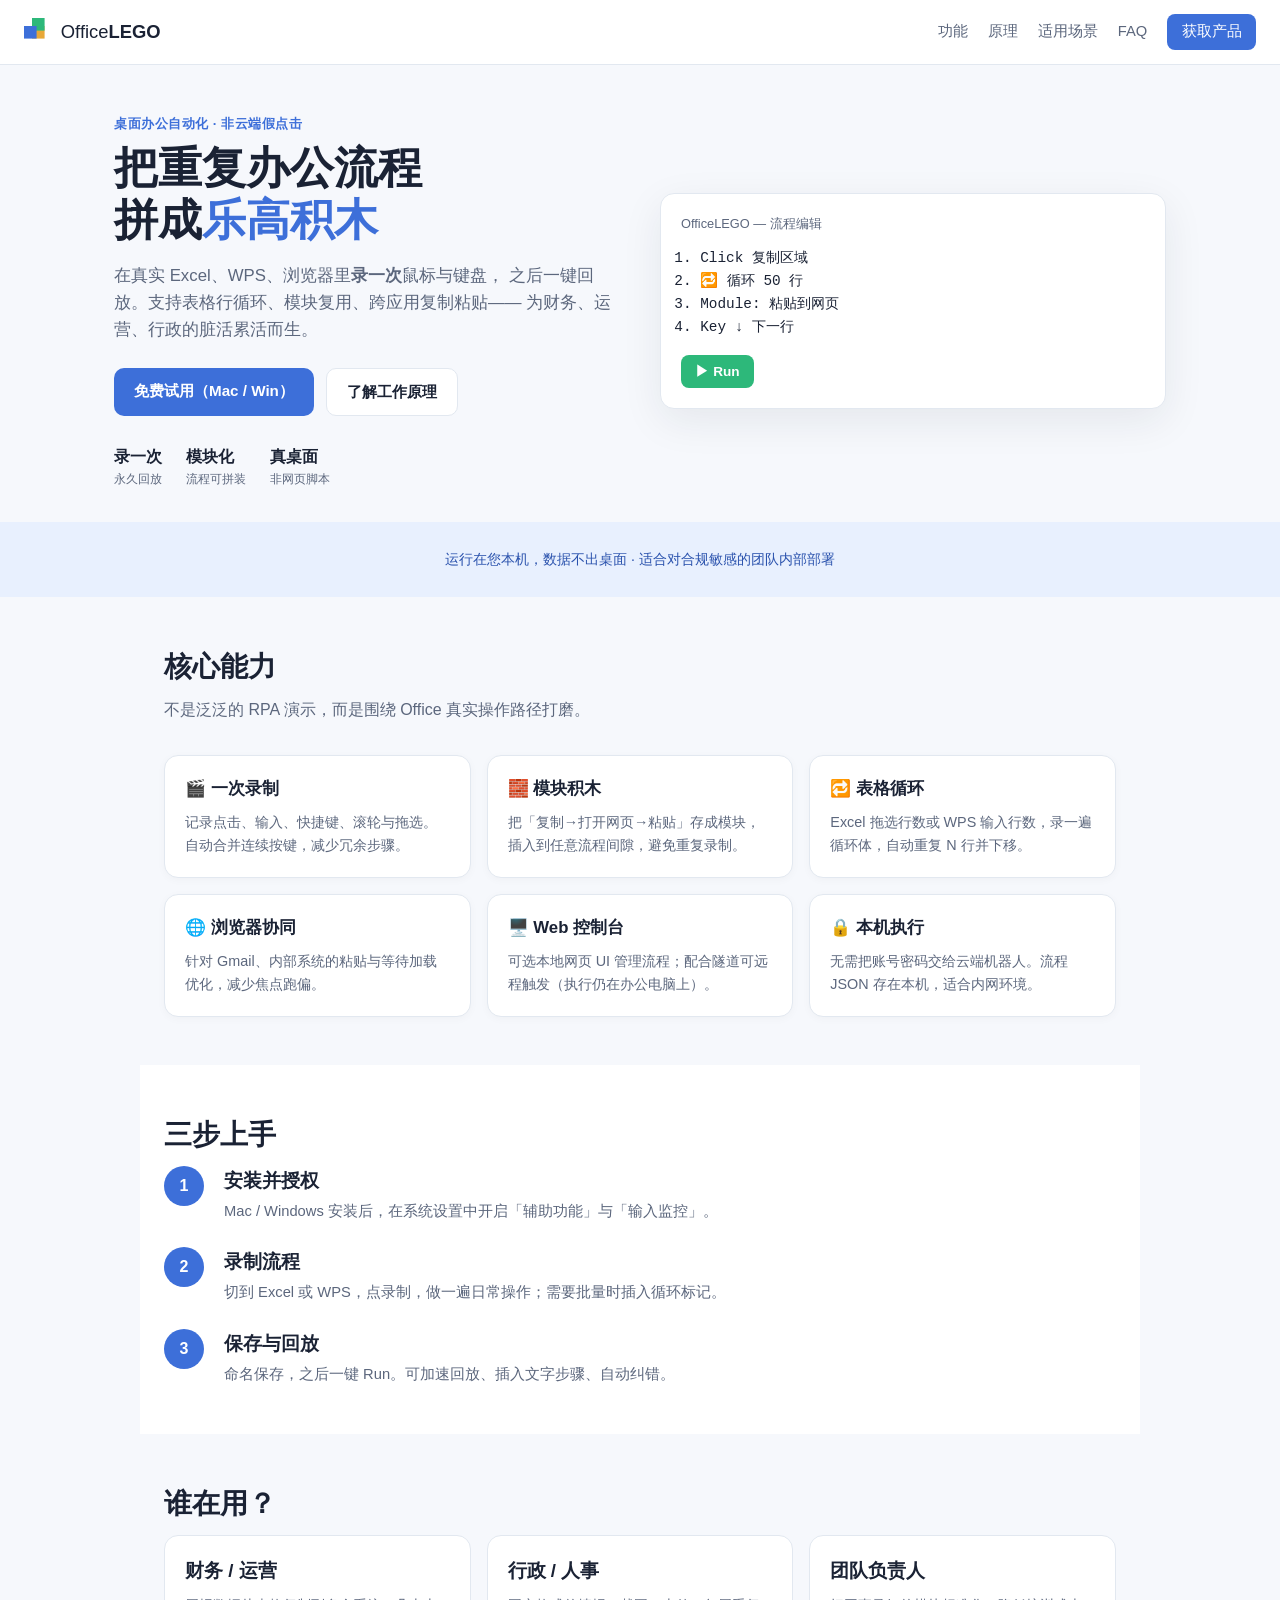
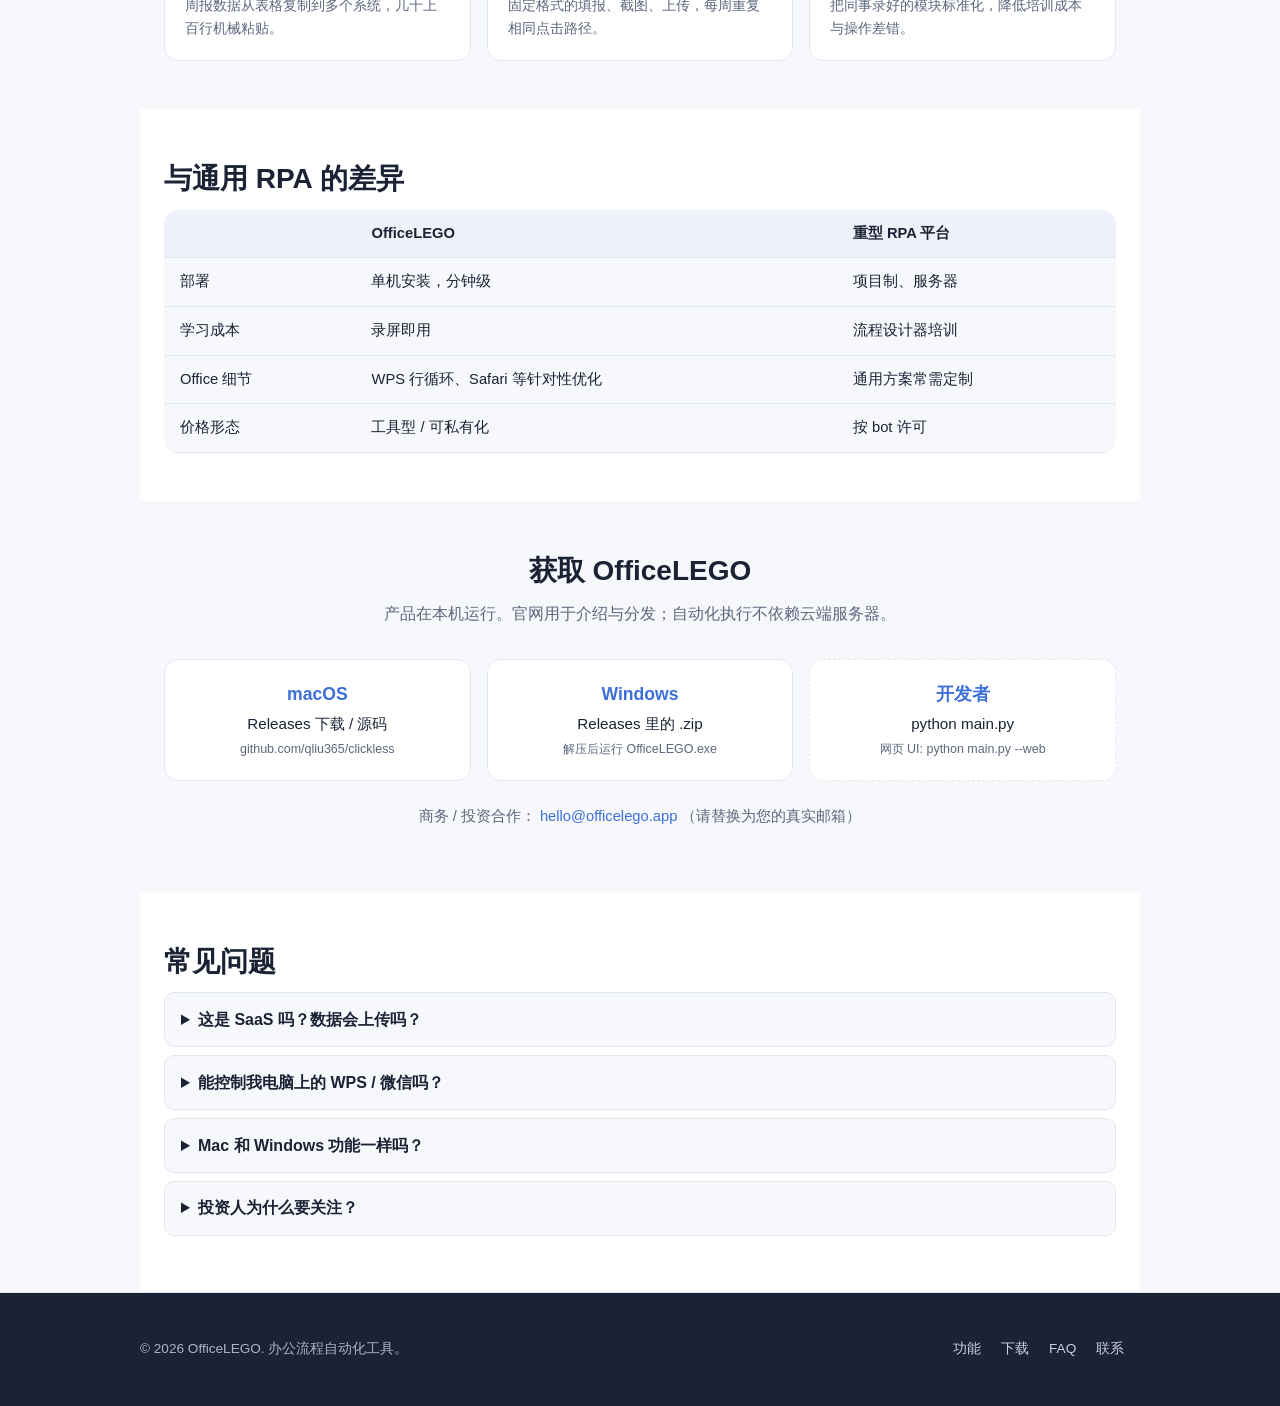
==== website/index.html @ d7ebffec "Add OfficeLEGO product website" ====
<!DOCTYPE html>
<html lang="zh-CN">
<head>
  <meta charset="UTF-8" />
  <meta name="viewport" content="width=device-width, initial-scale=1" />
  <title>OfficeLEGO — 录一次，办公流程自动重复 | 桌面办公自动化</title>
  <meta name="description" content="OfficeLEGO 是面向 Excel、WPS、邮件与浏览器的桌面自动化工具：录制鼠标键盘一次，模块化积木复用，批量循环表格行。支持 macOS 与 Windows。" />
  <meta name="keywords" content="OfficeLEGO,办公自动化,RPA,Excel自动化,WPS自动化,流程录制,桌面自动化,重复操作" />
  <meta name="author" content="OfficeLEGO" />
  <link rel="canonical" href="https://qliu365.github.io/clickless/" />
  <meta property="og:type" content="website" />
  <meta property="og:title" content="OfficeLEGO — 办公流程像乐高一样拼装" />
  <meta property="og:description" content="录制一次，永久回放。表格循环、模块复用、跨应用 Copy-Paste，专为真实 Office 场景设计。" />
  <meta property="og:locale" content="zh_CN" />
  <meta name="twitter:card" content="summary_large_image" />
  <meta name="twitter:title" content="OfficeLEGO" />
  <meta name="twitter:description" content="桌面办公自动化 — 录一次，重复 forever。" />
  <link rel="stylesheet" href="styles.css" />
  <link rel="icon" href="data:image/svg+xml,%3Csvg xmlns='http://www.w3.org/2000/svg' viewBox='0 0 32 32'%3E%3Crect x='2' y='10' width='12' height='12' rx='2' fill='%235b8def'/%3E%3Crect x='18' y='4' width='12' height='12' rx='2' fill='%234ecf8a'/%3E%3Crect x='18' y='18' width='12' height='12' rx='2' fill='%23e8a838'/%3E%3C/svg%3E" />
  <script type="application/ld+json">
  {
    "@context": "https://schema.org",
    "@type": "SoftwareApplication",
    "name": "OfficeLEGO",
    "applicationCategory": "BusinessApplication",
    "operatingSystem": "macOS, Windows",
    "description": "Desktop automation for Excel, WPS, email and browser workflows. Record once, replay with modular steps and table loops.",
    "offers": { "@type": "Offer", "price": "0", "priceCurrency": "USD" }
  }
  </script>
</head>
<body>
  <header class="site-header">
    <a class="logo" href="/">
      <span class="logo-blocks" aria-hidden="true"></span>
      <span>Office<strong>LEGO</strong></span>
    </a>
    <nav class="nav">
      <a href="#features">功能</a>
      <a href="#how">原理</a>
      <a href="#users">适用场景</a>
      <a href="#faq">FAQ</a>
      <a href="#download" class="nav-cta">获取产品</a>
    </nav>
    <button type="button" class="menu-btn" id="menu-btn" aria-label="菜单">☰</button>
  </header>

  <main>
    <section class="hero">
      <div class="hero-copy">
        <p class="eyebrow">桌面办公自动化 · 非云端假点击</p>
        <h1>把重复办公流程<br />拼成<strong>乐高积木</strong></h1>
        <p class="lead">
          在真实 Excel、WPS、浏览器里<strong>录一次</strong>鼠标与键盘，
          之后一键回放。支持表格行循环、模块复用、跨应用复制粘贴——
          为财务、运营、行政的脏活累活而生。
        </p>
        <div class="hero-actions">
          <a class="btn btn-primary" href="#download">免费试用（Mac / Win）</a>
          <a class="btn btn-secondary" href="#how">了解工作原理</a>
        </div>
        <ul class="hero-stats">
          <li><strong>录一次</strong><span>永久回放</span></li>
          <li><strong>模块化</strong><span>流程可拼装</span></li>
          <li><strong>真桌面</strong><span>非网页脚本</span></li>
        </ul>
      </div>
      <div class="hero-visual" aria-hidden="true">
        <div class="mock-window">
          <div class="mock-title">OfficeLEGO — 流程编辑</div>
          <ol class="mock-steps">
            <li>Click 复制区域</li>
            <li>🔁 循环 50 行</li>
            <li>Module: 粘贴到网页</li>
            <li>Key ↓ 下一行</li>
          </ol>
          <div class="mock-run">▶ Run</div>
        </div>
      </div>
    </section>

    <section class="trust">
      <p>运行在您本机，数据不出桌面 · 适合对合规敏感的团队内部部署</p>
    </section>

    <section id="features" class="section">
      <h2>核心能力</h2>
      <p class="section-lead">不是泛泛的 RPA 演示，而是围绕 Office 真实操作路径打磨。</p>
      <div class="cards">
        <article class="card">
          <h3>🎬 一次录制</h3>
          <p>记录点击、输入、快捷键、滚轮与拖选。自动合并连续按键，减少冗余步骤。</p>
        </article>
        <article class="card">
          <h3>🧱 模块积木</h3>
          <p>把「复制→打开网页→粘贴」存成模块，插入到任意流程间隙，避免重复录制。</p>
        </article>
        <article class="card">
          <h3>🔁 表格循环</h3>
          <p>Excel 拖选行数或 WPS 输入行数，录一遍循环体，自动重复 N 行并下移。</p>
        </article>
        <article class="card">
          <h3>🌐 浏览器协同</h3>
          <p>针对 Gmail、内部系统的粘贴与等待加载优化，减少焦点跑偏。</p>
        </article>
        <article class="card">
          <h3>🖥️ Web 控制台</h3>
          <p>可选本地网页 UI 管理流程；配合隧道可远程触发（执行仍在办公电脑上）。</p>
        </article>
        <article class="card">
          <h3>🔒 本机执行</h3>
          <p>无需把账号密码交给云端机器人。流程 JSON 存在本机，适合内网环境。</p>
        </article>
      </div>
    </section>

    <section id="how" class="section section-alt">
      <h2>三步上手</h2>
      <ol class="steps">
        <li>
          <span class="step-num">1</span>
          <div>
            <h3>安装并授权</h3>
            <p>Mac / Windows 安装后，在系统设置中开启「辅助功能」与「输入监控」。</p>
          </div>
        </li>
        <li>
          <span class="step-num">2</span>
          <div>
            <h3>录制流程</h3>
            <p>切到 Excel 或 WPS，点录制，做一遍日常操作；需要批量时插入循环标记。</p>
          </div>
        </li>
        <li>
          <span class="step-num">3</span>
          <div>
            <h3>保存与回放</h3>
            <p>命名保存，之后一键 Run。可加速回放、插入文字步骤、自动纠错。</p>
          </div>
        </li>
      </ol>
    </section>

    <section id="users" class="section">
      <h2>谁在用？</h2>
      <div class="personas">
        <div class="persona">
          <h3>财务 / 运营</h3>
          <p>周报数据从表格复制到多个系统，几十上百行机械粘贴。</p>
        </div>
        <div class="persona">
          <h3>行政 / 人事</h3>
          <p>固定格式的填报、截图、上传，每周重复相同点击路径。</p>
        </div>
        <div class="persona">
          <h3>团队负责人</h3>
          <p>把同事录好的模块标准化，降低培训成本与操作差错。</p>
        </div>
      </div>
    </section>

    <section id="compare" class="section section-alt">
      <h2>与通用 RPA 的差异</h2>
      <table class="compare-table">
        <thead>
          <tr><th></th><th>OfficeLEGO</th><th>重型 RPA 平台</th></tr>
        </thead>
        <tbody>
          <tr><td>部署</td><td>单机安装，分钟级</td><td>项目制、服务器</td></tr>
          <tr><td>学习成本</td><td>录屏即用</td><td>流程设计器培训</td></tr>
          <tr><td>Office 细节</td><td>WPS 行循环、Safari 等针对性优化</td><td>通用方案常需定制</td></tr>
          <tr><td>价格形态</td><td>工具型 / 可私有化</td><td>按 bot 许可</td></tr>
        </tbody>
      </table>
    </section>

    <section id="download" class="section cta-section">
      <h2>获取 OfficeLEGO</h2>
      <p class="section-lead">产品在本机运行。官网用于介绍与分发；自动化执行不依赖云端服务器。</p>
      <div class="download-grid">
        <a class="download-card" href="https://github.com/qliu365/clickless/releases" rel="noopener" target="_blank">
          <span class="os">macOS</span>
          <span class="label">Releases 下载 / 源码</span>
          <span class="hint">github.com/qliu365/clickless</span>
        </a>
        <a class="download-card" href="https://github.com/qliu365/clickless/releases" rel="noopener" target="_blank">
          <span class="os">Windows</span>
          <span class="label">Releases 里的 .zip</span>
          <span class="hint">解压后运行 OfficeLEGO.exe</span>
        </a>
        <div class="download-card dev">
          <span class="os">开发者</span>
          <span class="label">python main.py</span>
          <span class="hint">网页 UI: python main.py --web</span>
        </div>
      </div>
      <p class="contact">
        商务 / 投资合作：
        <a href="mailto:hello@officelego.app">hello@officelego.app</a>
        （请替换为您的真实邮箱）
      </p>
    </section>

    <section id="faq" class="section section-alt">
      <h2>常见问题</h2>
      <details>
        <summary>这是 SaaS 吗？数据会上传吗？</summary>
        <p>不是。流程与录屏截图默认保存在本机用户目录。可选 Web 控制台仅用于管理，不要求公有云。</p>
      </details>
      <details>
        <summary>能控制我电脑上的 WPS / 微信吗？</summary>
        <p>能控制已安装桌面应用中的标准 UI 操作（点击、键盘）。部分安全软件或远程桌面可能限制模拟输入。</p>
      </details>
      <details>
        <summary>Mac 和 Windows 功能一样吗？</summary>
        <p>核心录制回放一致。Excel 拖选循环在 macOS 上最完整；Windows 部分场景建议用行数输入。</p>
      </details>
      <details>
        <summary>投资人为什么要关注？</summary>
        <p>面向 SMB 与团队内「长尾自动化」：比大型 RPA 更轻、比纯脚本更低门槛，模块化带来网络效应与复购空间。</p>
      </details>
    </section>
  </main>

  <footer class="site-footer">
    <div class="footer-inner">
      <p>© <span id="year"></span> OfficeLEGO. 办公流程自动化工具。</p>
      <p class="footer-links">
        <a href="#features">功能</a>
        <a href="#download">下载</a>
        <a href="#faq">FAQ</a>
        <a href="mailto:hello@officelego.app">联系</a>
      </p>
    </div>
  </footer>

  <script>
    document.getElementById("year").textContent = new Date().getFullYear();
    document.getElementById("menu-btn")?.addEventListener("click", () => {
      document.querySelector(".nav")?.classList.toggle("open");
    });
  </script>
</body>
</html>
---- website/styles.css ----
:root {
  --bg: #f6f8fc;
  --surface: #ffffff;
  --text: #1a2234;
  --muted: #5c677d;
  --primary: #3d6fd9;
  --primary-dark: #2a52ad;
  --accent: #2db87a;
  --border: #e2e8f0;
  --shadow: 0 12px 40px rgba(26, 34, 52, 0.08);
  --radius: 14px;
  --font: "PingFang SC", "SF Pro SC", "Microsoft YaHei", -apple-system, sans-serif;
}

* { box-sizing: border-box; }
html { scroll-behavior: smooth; }

body {
  margin: 0;
  font-family: var(--font);
  color: var(--text);
  background: var(--bg);
  line-height: 1.6;
}

a { color: var(--primary); text-decoration: none; }
a:hover { text-decoration: underline; }

.site-header {
  position: sticky;
  top: 0;
  z-index: 50;
  display: flex;
  align-items: center;
  justify-content: space-between;
  padding: 0.85rem 1.5rem;
  background: rgba(255, 255, 255, 0.92);
  backdrop-filter: blur(10px);
  border-bottom: 1px solid var(--border);
}

.logo {
  display: flex;
  align-items: center;
  gap: 0.55rem;
  font-size: 1.15rem;
  color: var(--text);
  text-decoration: none;
  font-weight: 500;
}

.logo-blocks {
  width: 28px;
  height: 28px;
  background:
    linear-gradient(var(--primary) 0 0) 0 55% / 45% 45% no-repeat,
    linear-gradient(var(--accent) 0 0) 55% 0 / 45% 45% no-repeat,
    linear-gradient(#e8a838 0 0) 55% 55% / 45% 45% no-repeat;
  border-radius: 4px;
}

.nav {
  display: flex;
  gap: 1.25rem;
  align-items: center;
}

.nav a {
  color: var(--muted);
  font-size: 0.92rem;
  text-decoration: none;
}

.nav a:hover { color: var(--text); }

.nav-cta {
  background: var(--primary) !important;
  color: #fff !important;
  padding: 0.4rem 0.9rem;
  border-radius: 8px;
}

.menu-btn {
  display: none;
  background: none;
  border: none;
  font-size: 1.4rem;
  cursor: pointer;
}

.hero {
  max-width: 1100px;
  margin: 0 auto;
  padding: 3rem 1.5rem 2rem;
  display: grid;
  grid-template-columns: 1fr 1fr;
  gap: 2.5rem;
  align-items: center;
}

.eyebrow {
  font-size: 0.82rem;
  color: var(--primary);
  font-weight: 600;
  text-transform: uppercase;
  letter-spacing: 0.04em;
  margin: 0 0 0.5rem;
}

.hero h1 {
  font-size: clamp(2rem, 4vw, 2.75rem);
  line-height: 1.2;
  margin: 0 0 1rem;
  font-weight: 700;
}

.hero h1 strong { color: var(--primary); }

.lead {
  font-size: 1.05rem;
  color: var(--muted);
  margin: 0 0 1.5rem;
  max-width: 32em;
}

.hero-actions {
  display: flex;
  flex-wrap: wrap;
  gap: 0.75rem;
  margin-bottom: 1.75rem;
}

.btn {
  display: inline-block;
  padding: 0.7rem 1.25rem;
  border-radius: 10px;
  font-weight: 600;
  font-size: 0.95rem;
  text-decoration: none;
}

.btn-primary {
  background: var(--primary);
  color: #fff;
}

.btn-primary:hover {
  background: var(--primary-dark);
  text-decoration: none;
}

.btn-secondary {
  background: var(--surface);
  color: var(--text);
  border: 1px solid var(--border);
}

.hero-stats {
  list-style: none;
  margin: 0;
  padding: 0;
  display: flex;
  gap: 1.5rem;
}

.hero-stats li {
  display: flex;
  flex-direction: column;
}

.hero-stats strong { font-size: 1rem; }
.hero-stats span { font-size: 0.78rem; color: var(--muted); }

.mock-window {
  background: var(--surface);
  border-radius: var(--radius);
  box-shadow: var(--shadow);
  padding: 1.25rem;
  border: 1px solid var(--border);
}

.mock-title {
  font-size: 0.8rem;
  color: var(--muted);
  margin-bottom: 0.75rem;
}

.mock-steps {
  margin: 0 0 1rem;
  padding-left: 1.2rem;
  font-size: 0.9rem;
  font-family: ui-monospace, Menlo, monospace;
}

.mock-run {
  display: inline-block;
  background: var(--accent);
  color: #fff;
  padding: 0.35rem 0.9rem;
  border-radius: 8px;
  font-size: 0.85rem;
  font-weight: 600;
}

.trust {
  text-align: center;
  padding: 0.75rem 1rem;
  background: #e8f0fe;
  color: var(--primary-dark);
  font-size: 0.88rem;
}

.section {
  max-width: 1000px;
  margin: 0 auto;
  padding: 3rem 1.5rem;
}

.section-alt { background: var(--surface); }

.section h2 {
  margin: 0 0 0.5rem;
  font-size: 1.75rem;
}

.section-lead {
  color: var(--muted);
  margin: 0 0 2rem;
  max-width: 36em;
}

.cards {
  display: grid;
  grid-template-columns: repeat(auto-fill, minmax(260px, 1fr));
  gap: 1rem;
}

.card {
  background: var(--surface);
  border: 1px solid var(--border);
  border-radius: var(--radius);
  padding: 1.25rem;
  box-shadow: 0 2px 8px rgba(0, 0, 0, 0.03);
}

.section-alt .card { background: var(--bg); }

.card h3 { margin: 0 0 0.5rem; font-size: 1.05rem; }
.card p { margin: 0; font-size: 0.9rem; color: var(--muted); }

.steps {
  list-style: none;
  margin: 0;
  padding: 0;
  display: flex;
  flex-direction: column;
  gap: 1.5rem;
}

.steps li {
  display: flex;
  gap: 1.25rem;
  align-items: flex-start;
}

.step-num {
  flex-shrink: 0;
  width: 2.5rem;
  height: 2.5rem;
  background: var(--primary);
  color: #fff;
  border-radius: 50%;
  display: flex;
  align-items: center;
  justify-content: center;
  font-weight: 700;
}

.steps h3 { margin: 0 0 0.25rem; }
.steps p { margin: 0; color: var(--muted); font-size: 0.92rem; }

.personas {
  display: grid;
  grid-template-columns: repeat(auto-fit, minmax(220px, 1fr));
  gap: 1rem;
}

.persona {
  padding: 1.25rem;
  background: var(--surface);
  border-radius: var(--radius);
  border: 1px solid var(--border);
}

.persona h3 { margin: 0 0 0.5rem; }
.persona p { margin: 0; color: var(--muted); font-size: 0.9rem; }

.compare-table {
  width: 100%;
  border-collapse: collapse;
  font-size: 0.92rem;
  background: var(--bg);
  border-radius: var(--radius);
  overflow: hidden;
}

.compare-table th,
.compare-table td {
  padding: 0.75rem 1rem;
  border-bottom: 1px solid var(--border);
  text-align: left;
}

.compare-table th { background: #eef2f8; }

.cta-section { text-align: center; }
.cta-section .section-lead { margin-left: auto; margin-right: auto; }

.download-grid {
  display: grid;
  grid-template-columns: repeat(auto-fit, minmax(220px, 1fr));
  gap: 1rem;
  margin-bottom: 1.5rem;
}

.download-card {
  display: flex;
  flex-direction: column;
  gap: 0.25rem;
  padding: 1.25rem;
  background: var(--surface);
  border: 1px solid var(--border);
  border-radius: var(--radius);
  text-decoration: none;
  color: inherit;
  transition: box-shadow 0.2s, border-color 0.2s;
}

.download-card:hover {
  box-shadow: var(--shadow);
  border-color: var(--primary);
  text-decoration: none;
}

.download-card.dev { border-style: dashed; }

.download-card .os { font-weight: 700; font-size: 1.1rem; color: var(--primary); }
.download-card .label { font-size: 0.95rem; }
.download-card .hint { font-size: 0.78rem; color: var(--muted); }

.contact { color: var(--muted); font-size: 0.92rem; }

details {
  background: var(--bg);
  border: 1px solid var(--border);
  border-radius: 10px;
  padding: 0.85rem 1rem;
  margin-bottom: 0.5rem;
}

details summary { cursor: pointer; font-weight: 600; }
details p { margin: 0.5rem 0 0; color: var(--muted); font-size: 0.9rem; }

.site-footer {
  border-top: 1px solid var(--border);
  padding: 2rem 1.5rem;
  background: var(--text);
  color: #aab4c4;
  font-size: 0.85rem;
}

.footer-inner {
  max-width: 1000px;
  margin: 0 auto;
  display: flex;
  flex-wrap: wrap;
  justify-content: space-between;
  gap: 1rem;
}

.footer-links a {
  color: #c5d0e0;
  margin-right: 1rem;
}

@media (max-width: 800px) {
  .hero { grid-template-columns: 1fr; }
  .menu-btn { display: block; }
  .nav {
    display: none;
    position: absolute;
    top: 100%;
    left: 0;
    right: 0;
    flex-direction: column;
    background: var(--surface);
    padding: 1rem;
    border-bottom: 1px solid var(--border);
  }
  .nav.open { display: flex; }
}
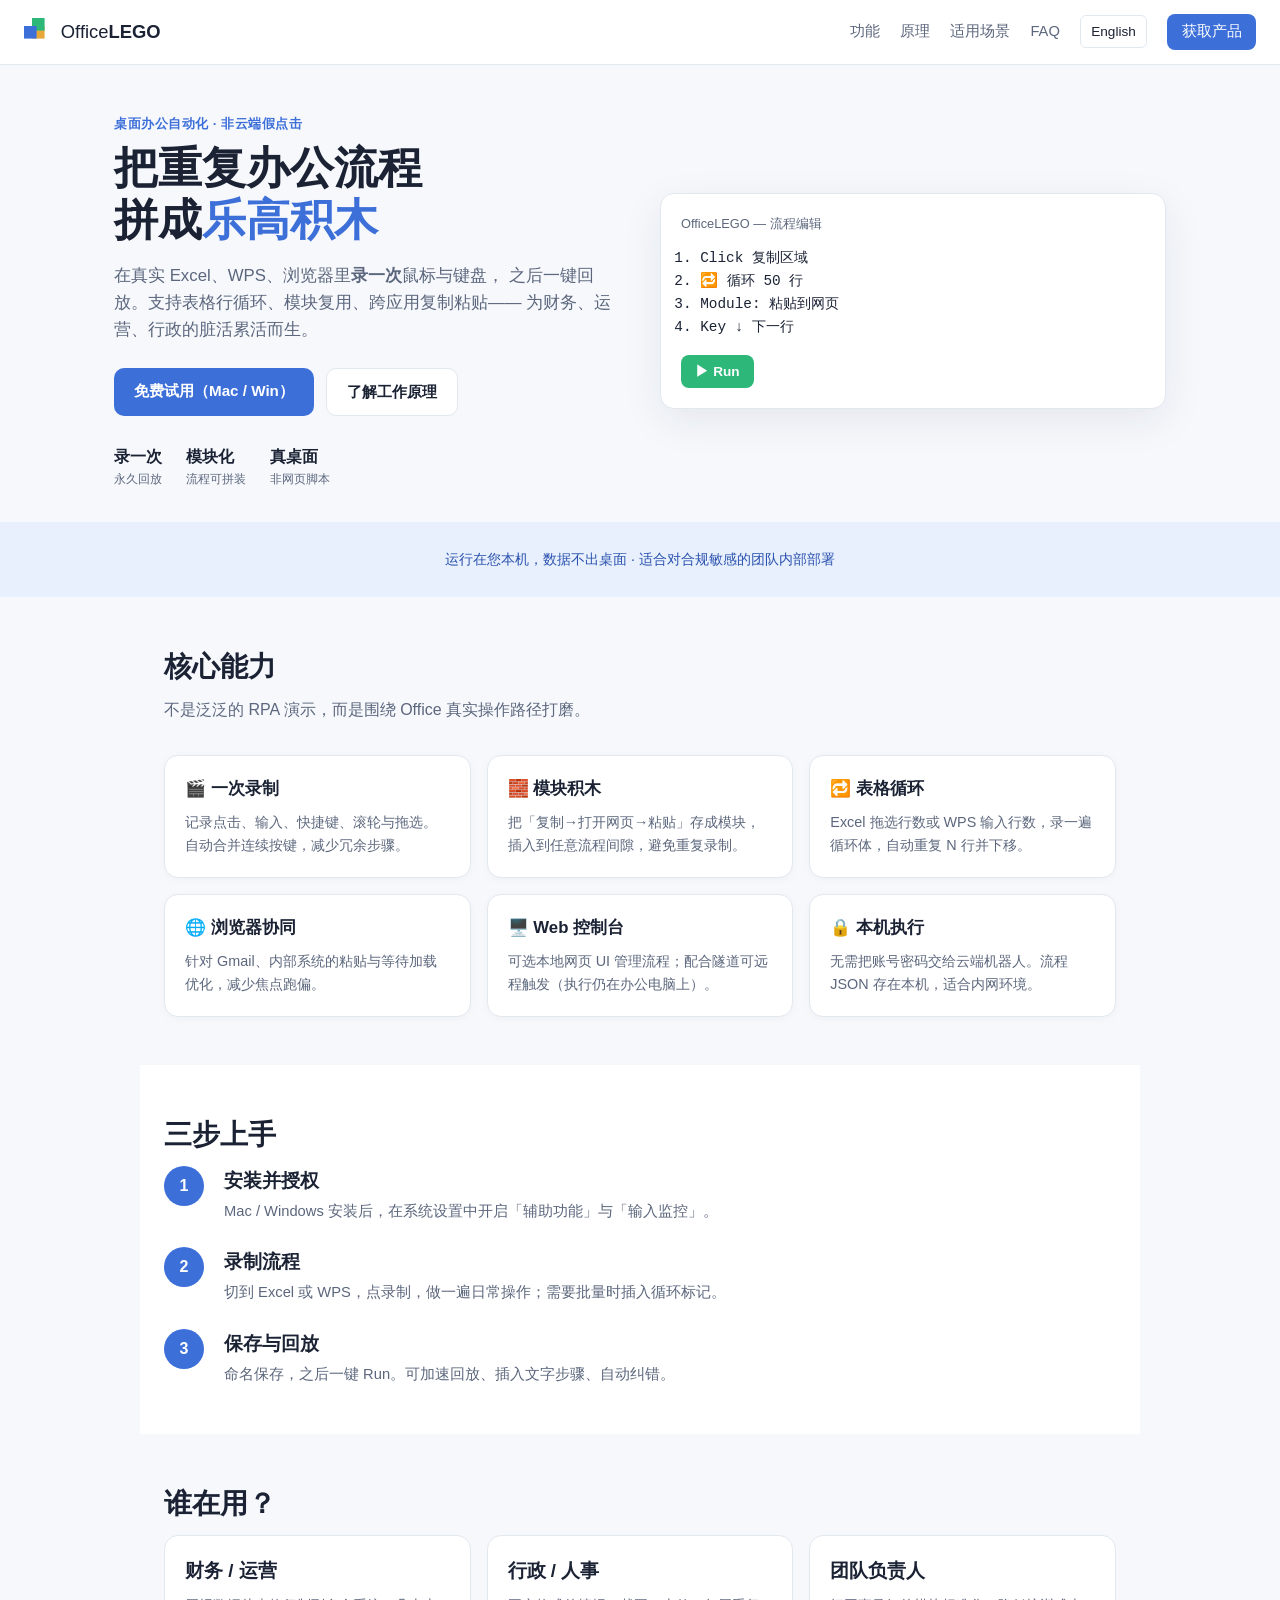
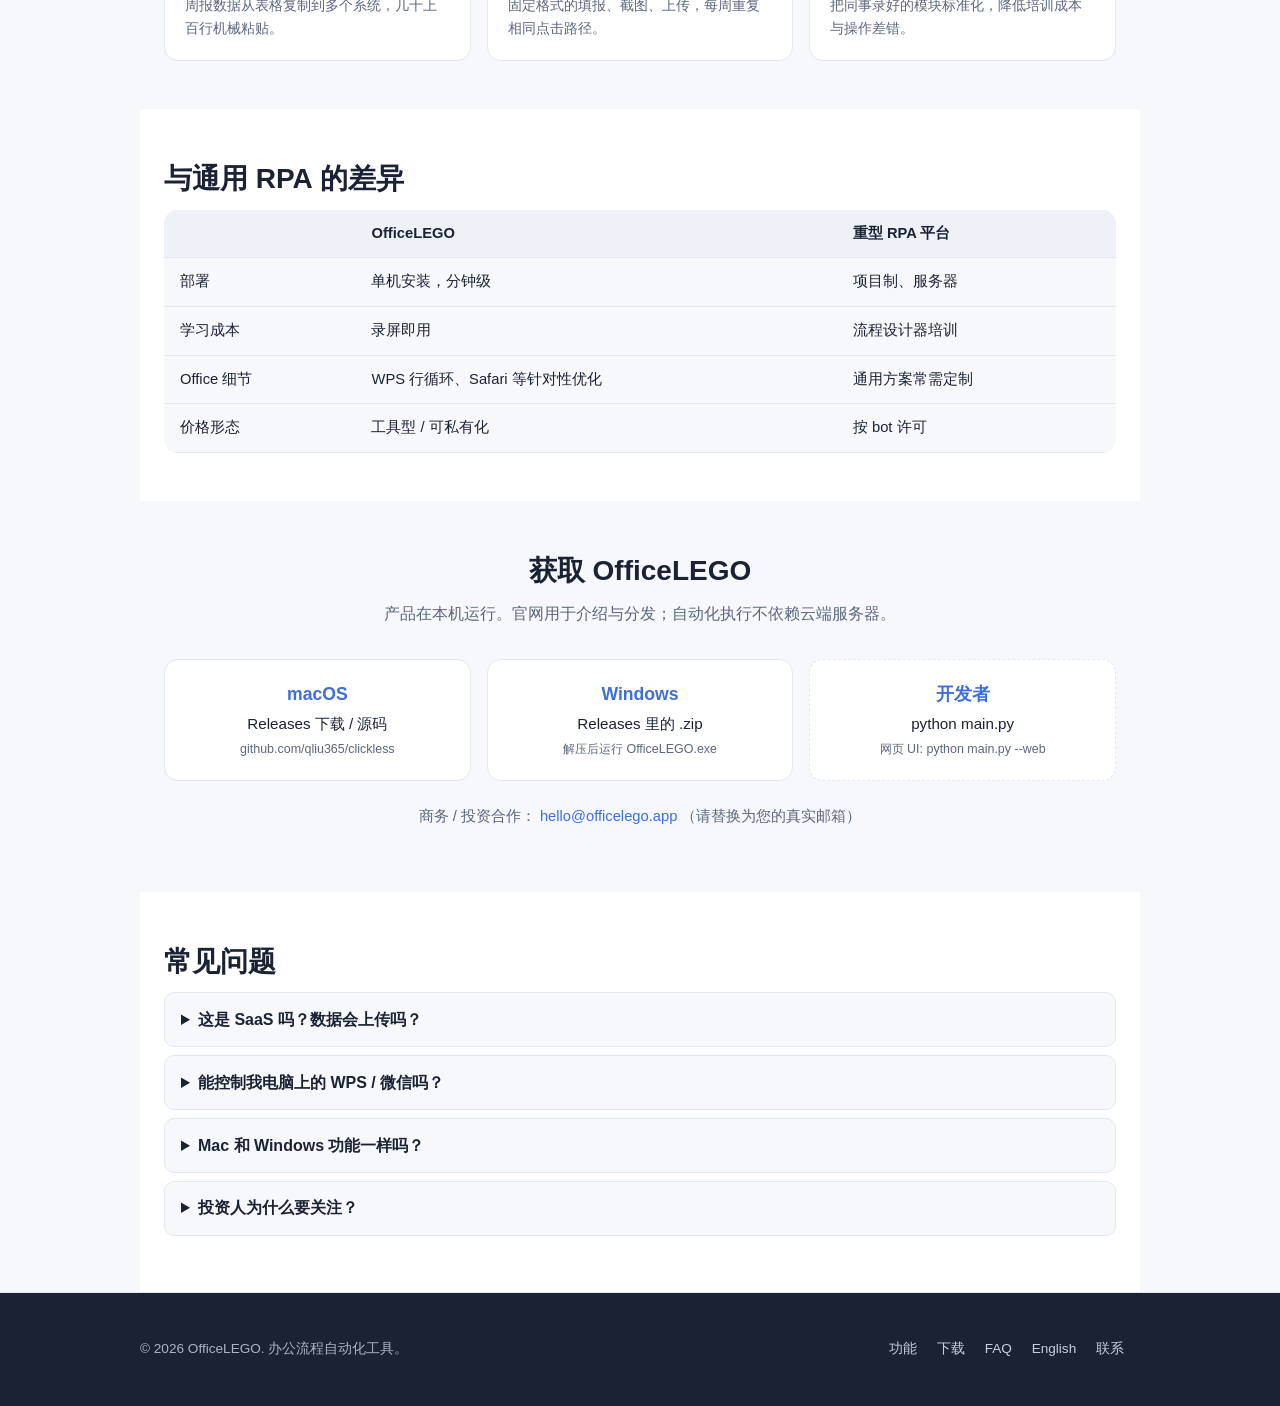
==== commit f78f96df: "Add English product website" ====
--- a/website/index.html
+++ b/website/index.html
@@ -8,6 +8,8 @@
   <meta name="keywords" content="OfficeLEGO,办公自动化,RPA,Excel自动化,WPS自动化,流程录制,桌面自动化,重复操作" />
   <meta name="author" content="OfficeLEGO" />
   <link rel="canonical" href="https://qliu365.github.io/clickless/" />
+  <link rel="alternate" hreflang="zh-CN" href="https://qliu365.github.io/clickless/" />
+  <link rel="alternate" hreflang="en" href="https://qliu365.github.io/clickless/index-en.html" />
   <meta property="og:type" content="website" />
   <meta property="og:title" content="OfficeLEGO — 办公流程像乐高一样拼装" />
   <meta property="og:description" content="录制一次，永久回放。表格循环、模块复用、跨应用 Copy-Paste，专为真实 Office 场景设计。" />
@@ -31,7 +33,7 @@
 </head>
 <body>
   <header class="site-header">
-    <a class="logo" href="/">
+    <a class="logo" href="index.html">
       <span class="logo-blocks" aria-hidden="true"></span>
       <span>Office<strong>LEGO</strong></span>
     </a>
@@ -40,6 +42,7 @@
       <a href="#how">原理</a>
       <a href="#users">适用场景</a>
       <a href="#faq">FAQ</a>
+      <a href="index-en.html" class="lang-switch">English</a>
       <a href="#download" class="nav-cta">获取产品</a>
     </nav>
     <button type="button" class="menu-btn" id="menu-btn" aria-label="菜单">☰</button>
@@ -229,6 +232,7 @@
         <a href="#features">功能</a>
         <a href="#download">下载</a>
         <a href="#faq">FAQ</a>
+        <a href="index-en.html">English</a>
         <a href="mailto:hello@officelego.app">联系</a>
       </p>
     </div>
--- a/website/styles.css
+++ b/website/styles.css
@@ -78,6 +78,14 @@
   color: #fff !important;
   padding: 0.4rem 0.9rem;
   border-radius: 8px;
+}
+
+.lang-switch {
+  font-size: 0.85rem !important;
+  border: 1px solid var(--border);
+  padding: 0.3rem 0.65rem !important;
+  border-radius: 6px;
+  color: var(--text) !important;
 }
 
 .menu-btn {
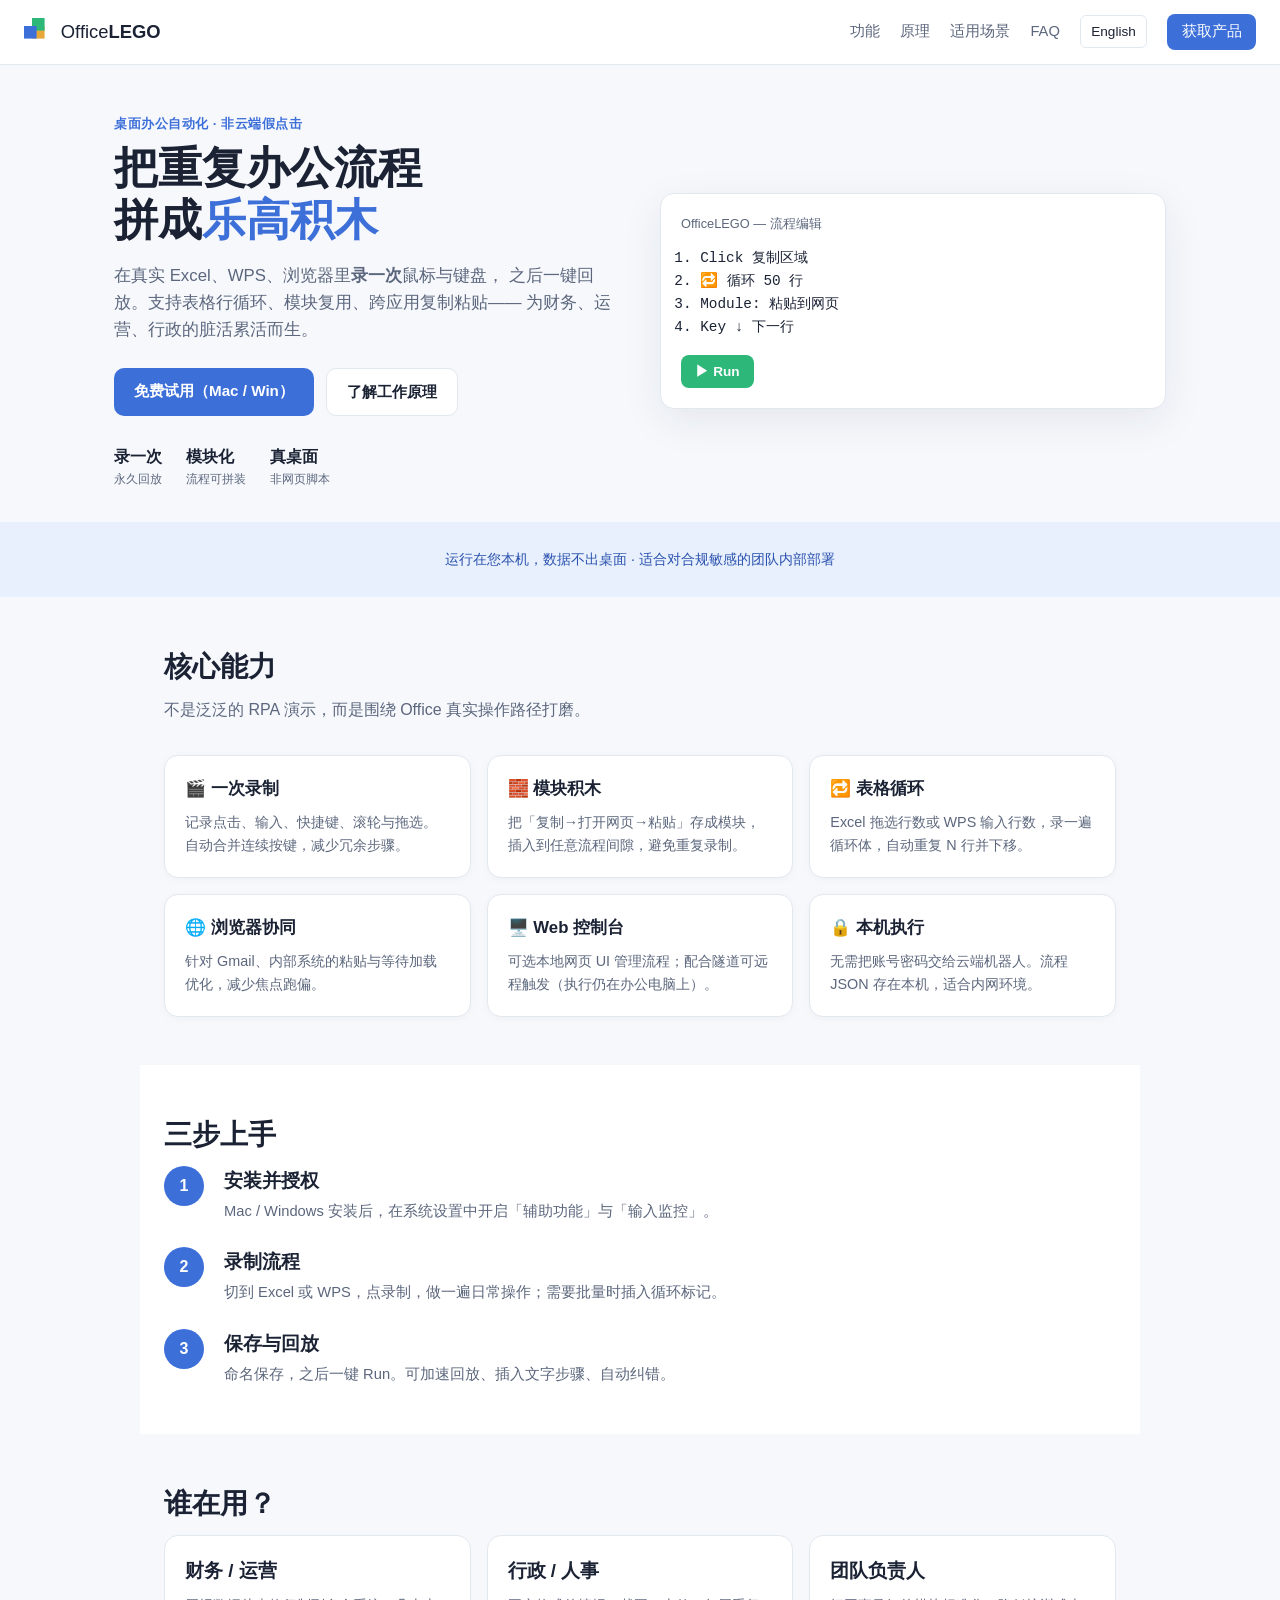
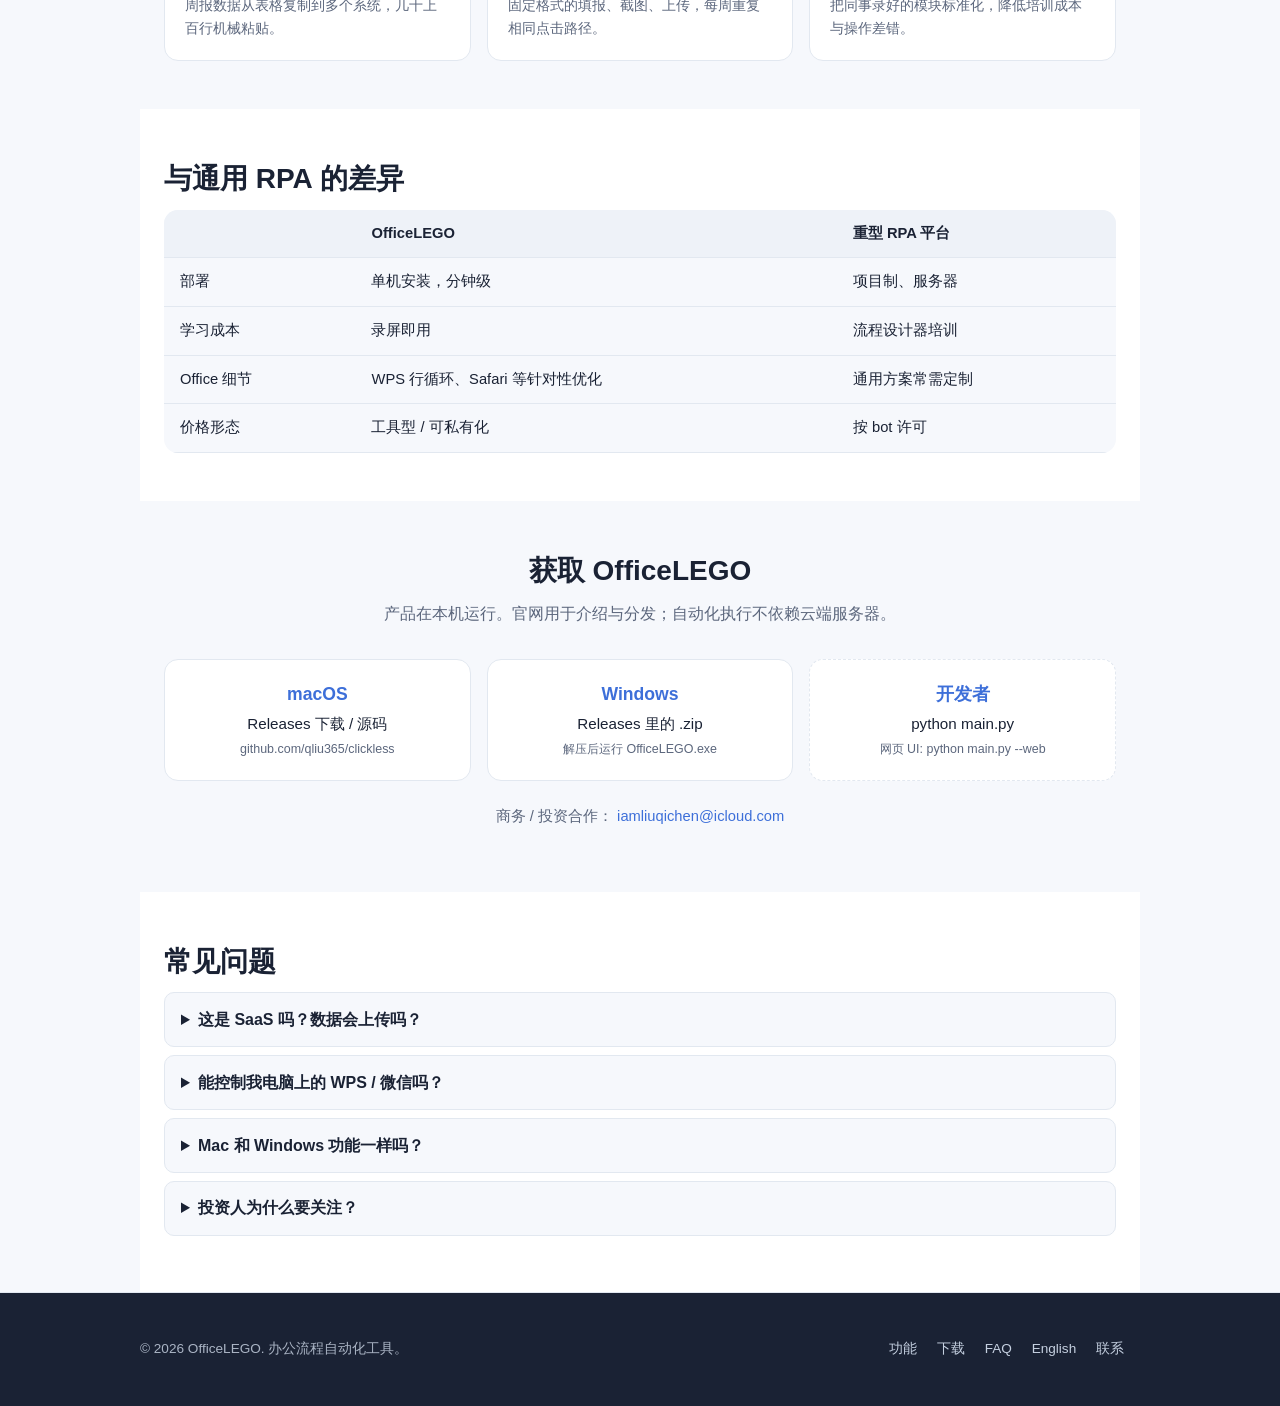
==== commit e599f585: "Update contact email" ====
--- a/website/index.html
+++ b/website/index.html
@@ -199,8 +199,7 @@
       </div>
       <p class="contact">
         商务 / 投资合作：
-        <a href="mailto:hello@officelego.app">hello@officelego.app</a>
-        （请替换为您的真实邮箱）
+        <a href="mailto:iamliuqichen@icloud.com">iamliuqichen@icloud.com</a>
       </p>
     </section>
 
@@ -233,7 +232,7 @@
         <a href="#download">下载</a>
         <a href="#faq">FAQ</a>
         <a href="index-en.html">English</a>
-        <a href="mailto:hello@officelego.app">联系</a>
+        <a href="mailto:iamliuqichen@icloud.com">联系</a>
       </p>
     </div>
   </footer>
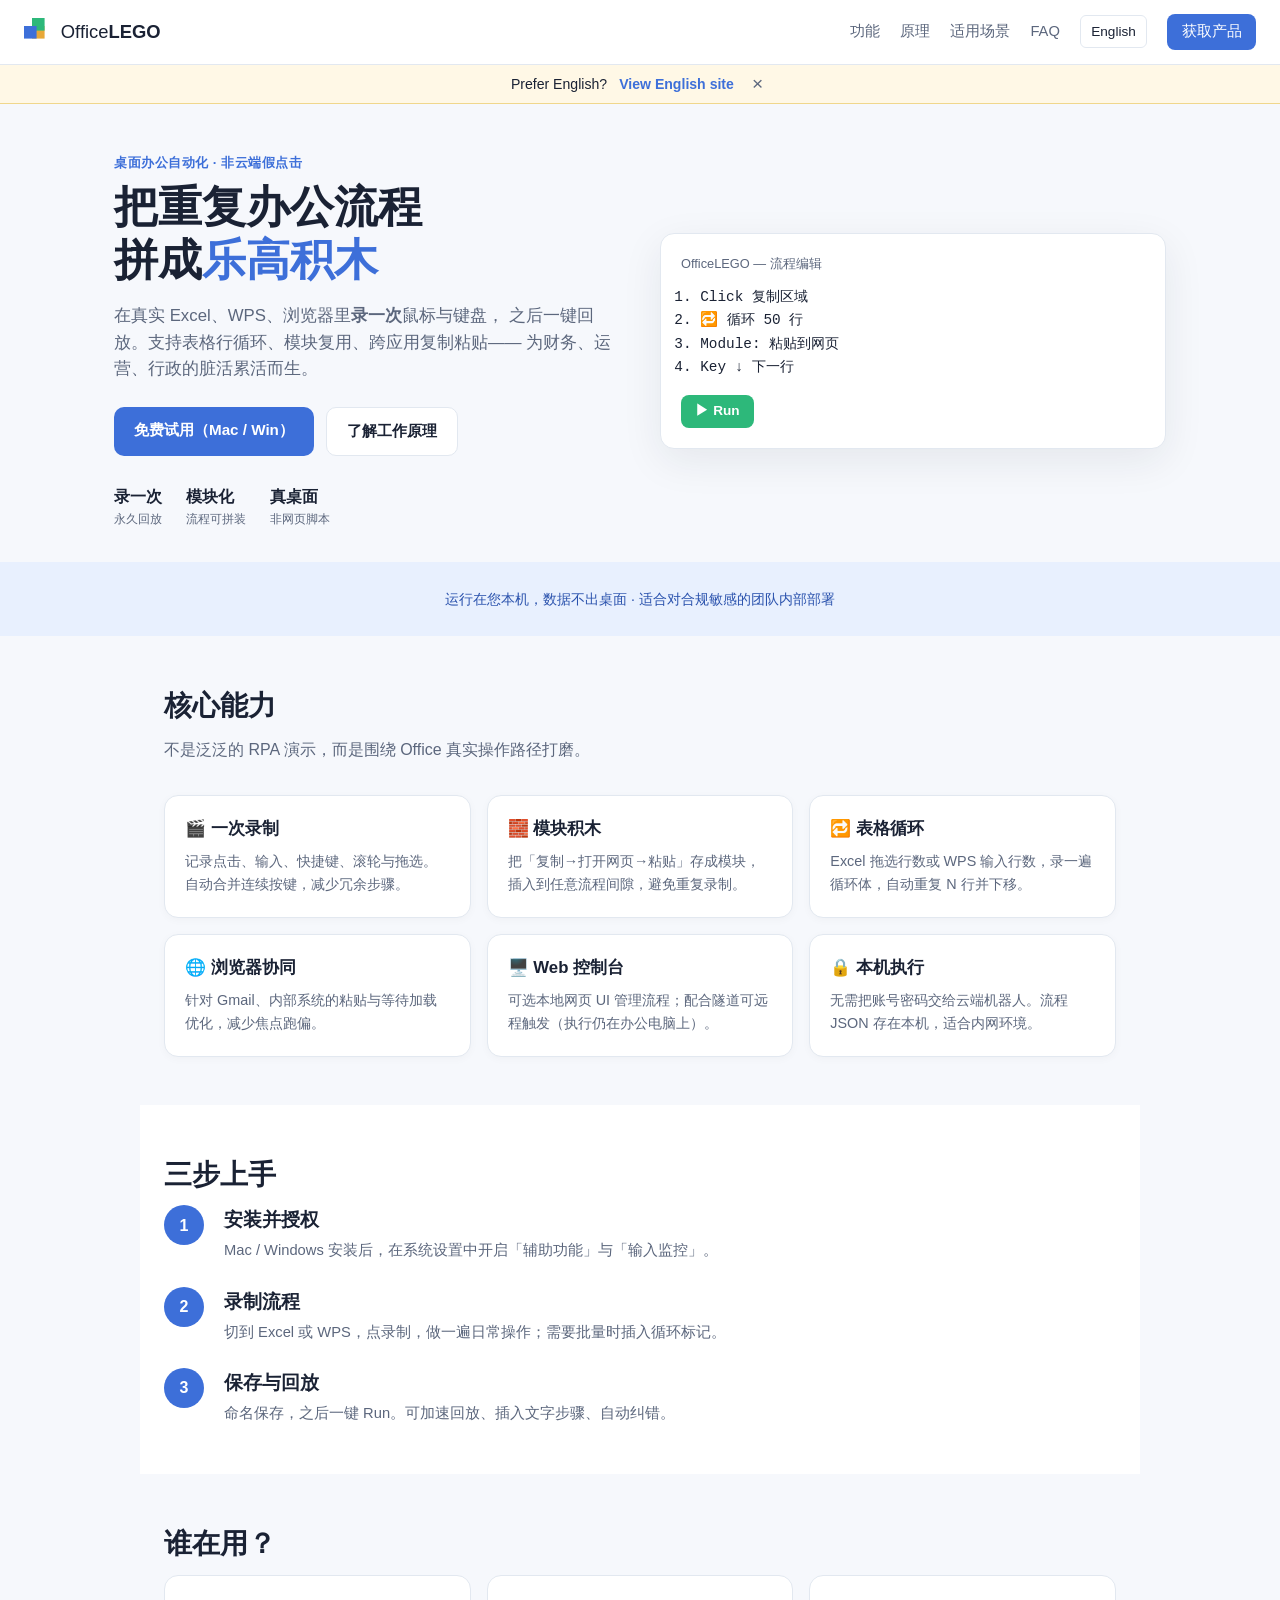
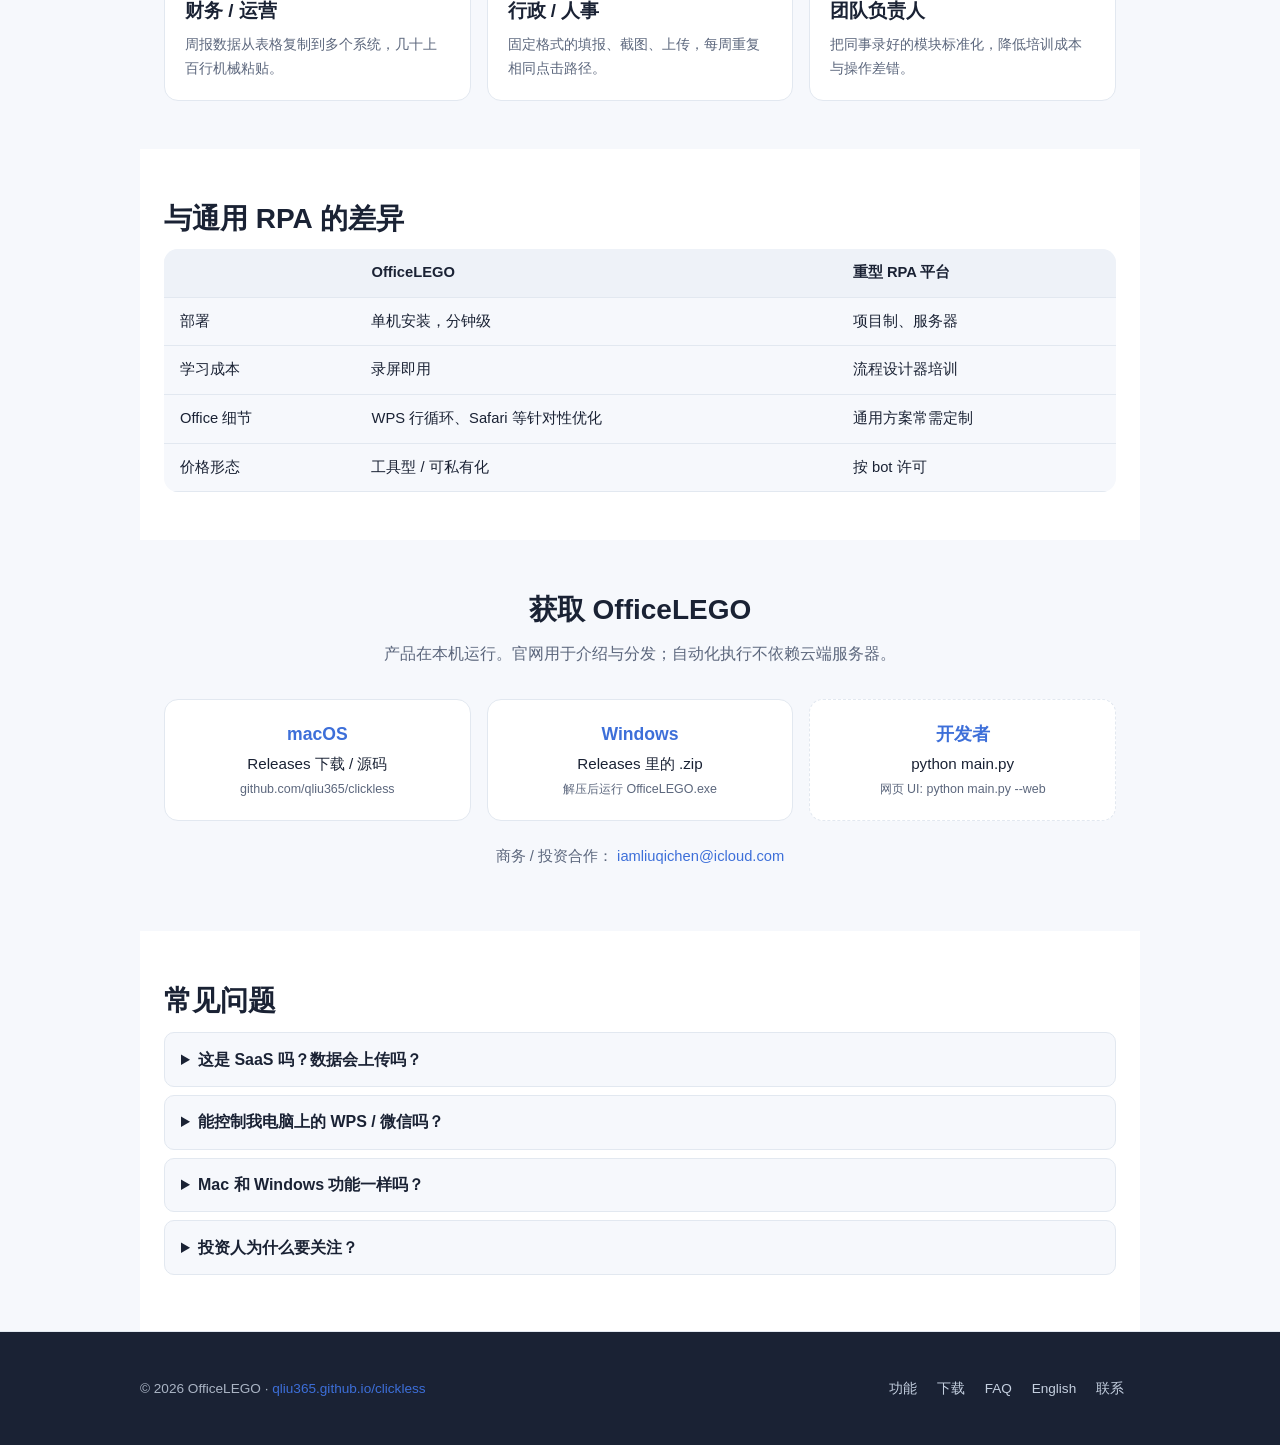
==== commit ab6faff0: "Update GitHub Pages site and add repo README Link README to qliu365.github.io/clickless, polish meta" ====
--- a/website/index.html
+++ b/website/index.html
@@ -14,9 +14,10 @@
   <meta property="og:title" content="OfficeLEGO — 办公流程像乐高一样拼装" />
   <meta property="og:description" content="录制一次，永久回放。表格循环、模块复用、跨应用 Copy-Paste，专为真实 Office 场景设计。" />
   <meta property="og:locale" content="zh_CN" />
+  <meta property="og:url" content="https://qliu365.github.io/clickless/" />
   <meta name="twitter:card" content="summary_large_image" />
   <meta name="twitter:title" content="OfficeLEGO" />
-  <meta name="twitter:description" content="桌面办公自动化 — 录一次，重复 forever。" />
+  <meta name="twitter:description" content="桌面办公自动化 — 录一次，永久回放。" />
   <link rel="stylesheet" href="styles.css" />
   <link rel="icon" href="data:image/svg+xml,%3Csvg xmlns='http://www.w3.org/2000/svg' viewBox='0 0 32 32'%3E%3Crect x='2' y='10' width='12' height='12' rx='2' fill='%235b8def'/%3E%3Crect x='18' y='4' width='12' height='12' rx='2' fill='%234ecf8a'/%3E%3Crect x='18' y='18' width='12' height='12' rx='2' fill='%23e8a838'/%3E%3C/svg%3E" />
   <script type="application/ld+json">
@@ -48,6 +49,12 @@
     <button type="button" class="menu-btn" id="menu-btn" aria-label="菜单">☰</button>
   </header>
 
+  <div id="lang-banner" class="lang-banner hidden" role="region" aria-label="语言提示">
+    <span>Prefer English?</span>
+    <a href="index-en.html">View English site</a>
+    <button type="button" id="lang-banner-dismiss" aria-label="关闭">×</button>
+  </div>
+
   <main>
     <section class="hero">
       <div class="hero-copy">
@@ -226,7 +233,7 @@
 
   <footer class="site-footer">
     <div class="footer-inner">
-      <p>© <span id="year"></span> OfficeLEGO. 办公流程自动化工具。</p>
+      <p>© <span id="year"></span> OfficeLEGO · <a href="https://qliu365.github.io/clickless/">qliu365.github.io/clickless</a></p>
       <p class="footer-links">
         <a href="#features">功能</a>
         <a href="#download">下载</a>
@@ -242,6 +249,20 @@
     document.getElementById("menu-btn")?.addEventListener("click", () => {
       document.querySelector(".nav")?.classList.toggle("open");
     });
+    (function () {
+      const key = "officelego-lang-banner";
+      const banner = document.getElementById("lang-banner");
+      const dismiss = document.getElementById("lang-banner-dismiss");
+      if (!banner || localStorage.getItem(key)) return;
+      const lang = (navigator.language || "").toLowerCase();
+      if (lang.startsWith("en")) {
+        banner.classList.remove("hidden");
+        dismiss?.addEventListener("click", () => {
+          banner.classList.add("hidden");
+          localStorage.setItem(key, "1");
+        });
+      }
+    })();
   </script>
 </body>
 </html>
--- a/website/styles.css
+++ b/website/styles.css
@@ -389,6 +389,27 @@
 .footer-links a {
   color: #c5d0e0;
   margin-right: 1rem;
+}
+
+.lang-banner {
+  display: flex;
+  align-items: center;
+  justify-content: center;
+  gap: 0.75rem;
+  padding: 0.5rem 1rem;
+  background: #fff8e6;
+  border-bottom: 1px solid #f0d78c;
+  font-size: 0.88rem;
+}
+.lang-banner.hidden { display: none; }
+.lang-banner a { font-weight: 600; }
+.lang-banner button {
+  background: none;
+  border: none;
+  font-size: 1.2rem;
+  cursor: pointer;
+  color: var(--muted);
+  line-height: 1;
 }
 
 @media (max-width: 800px) {
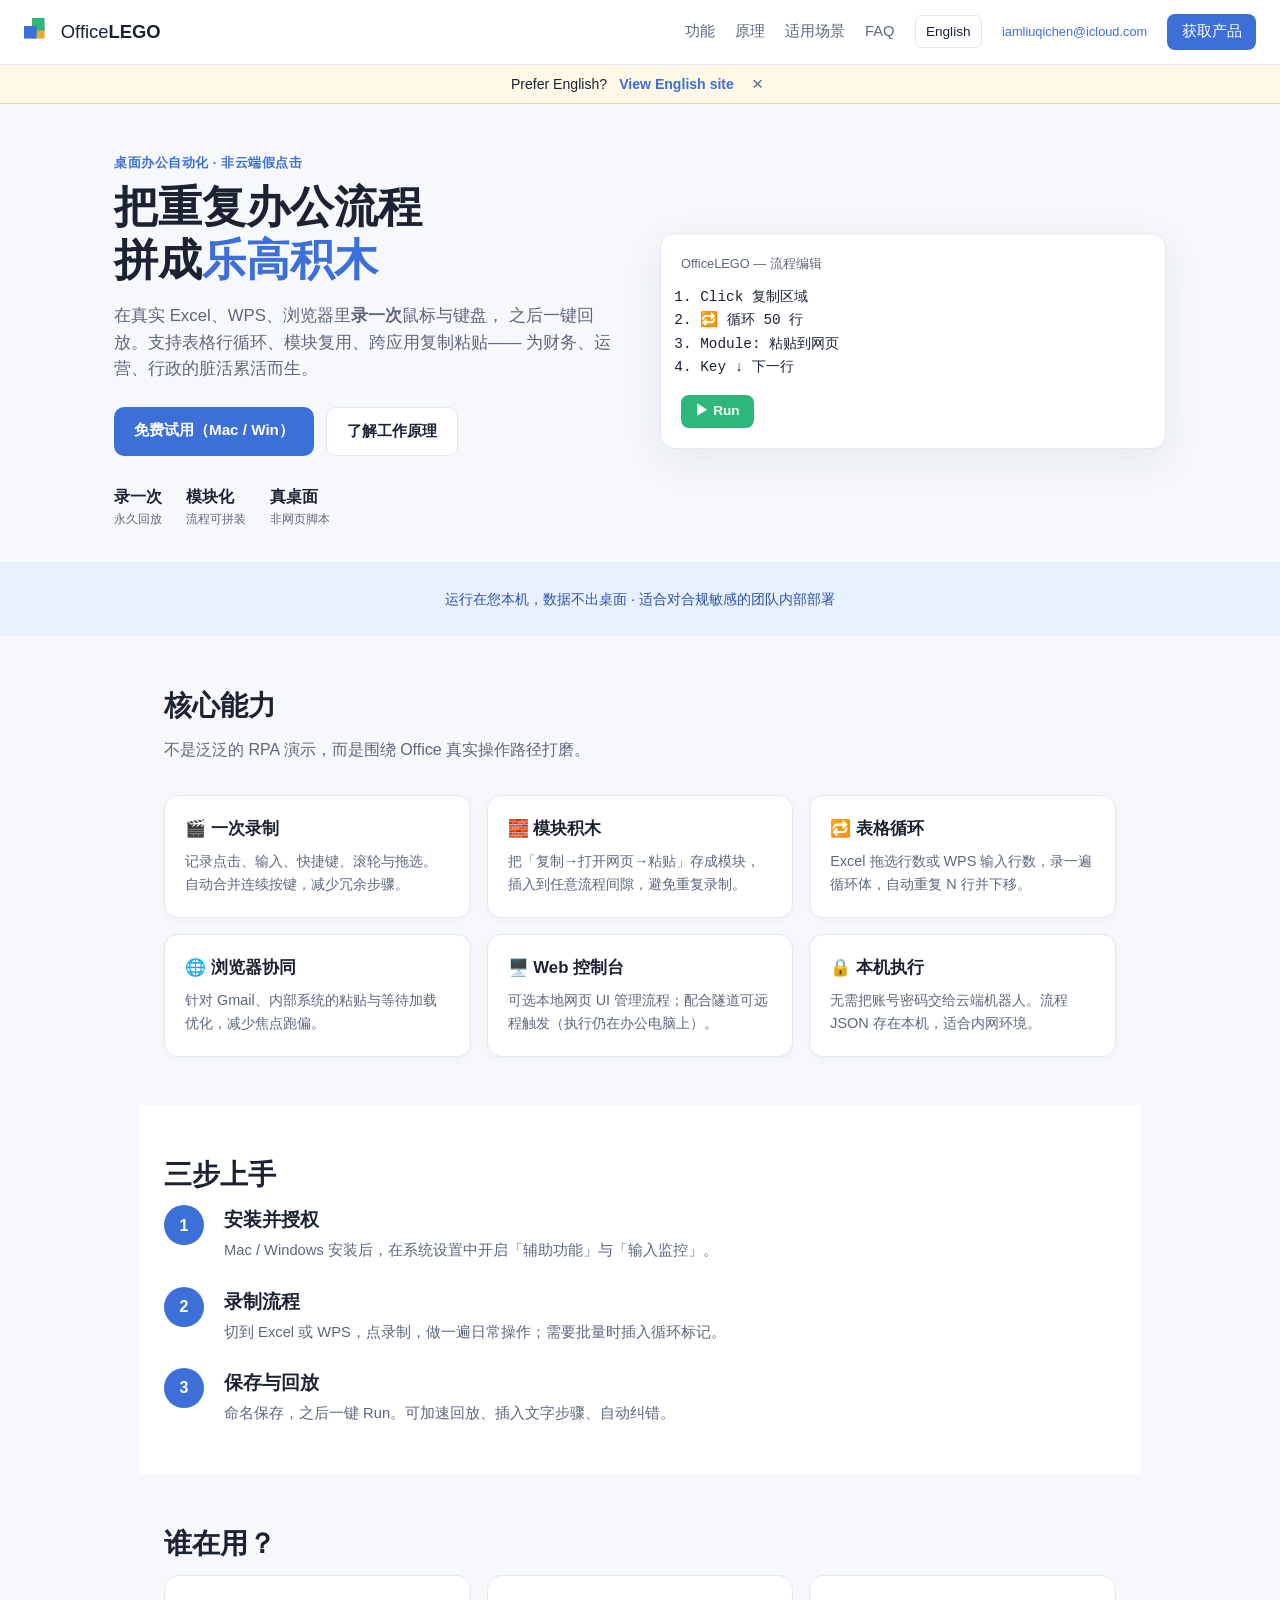
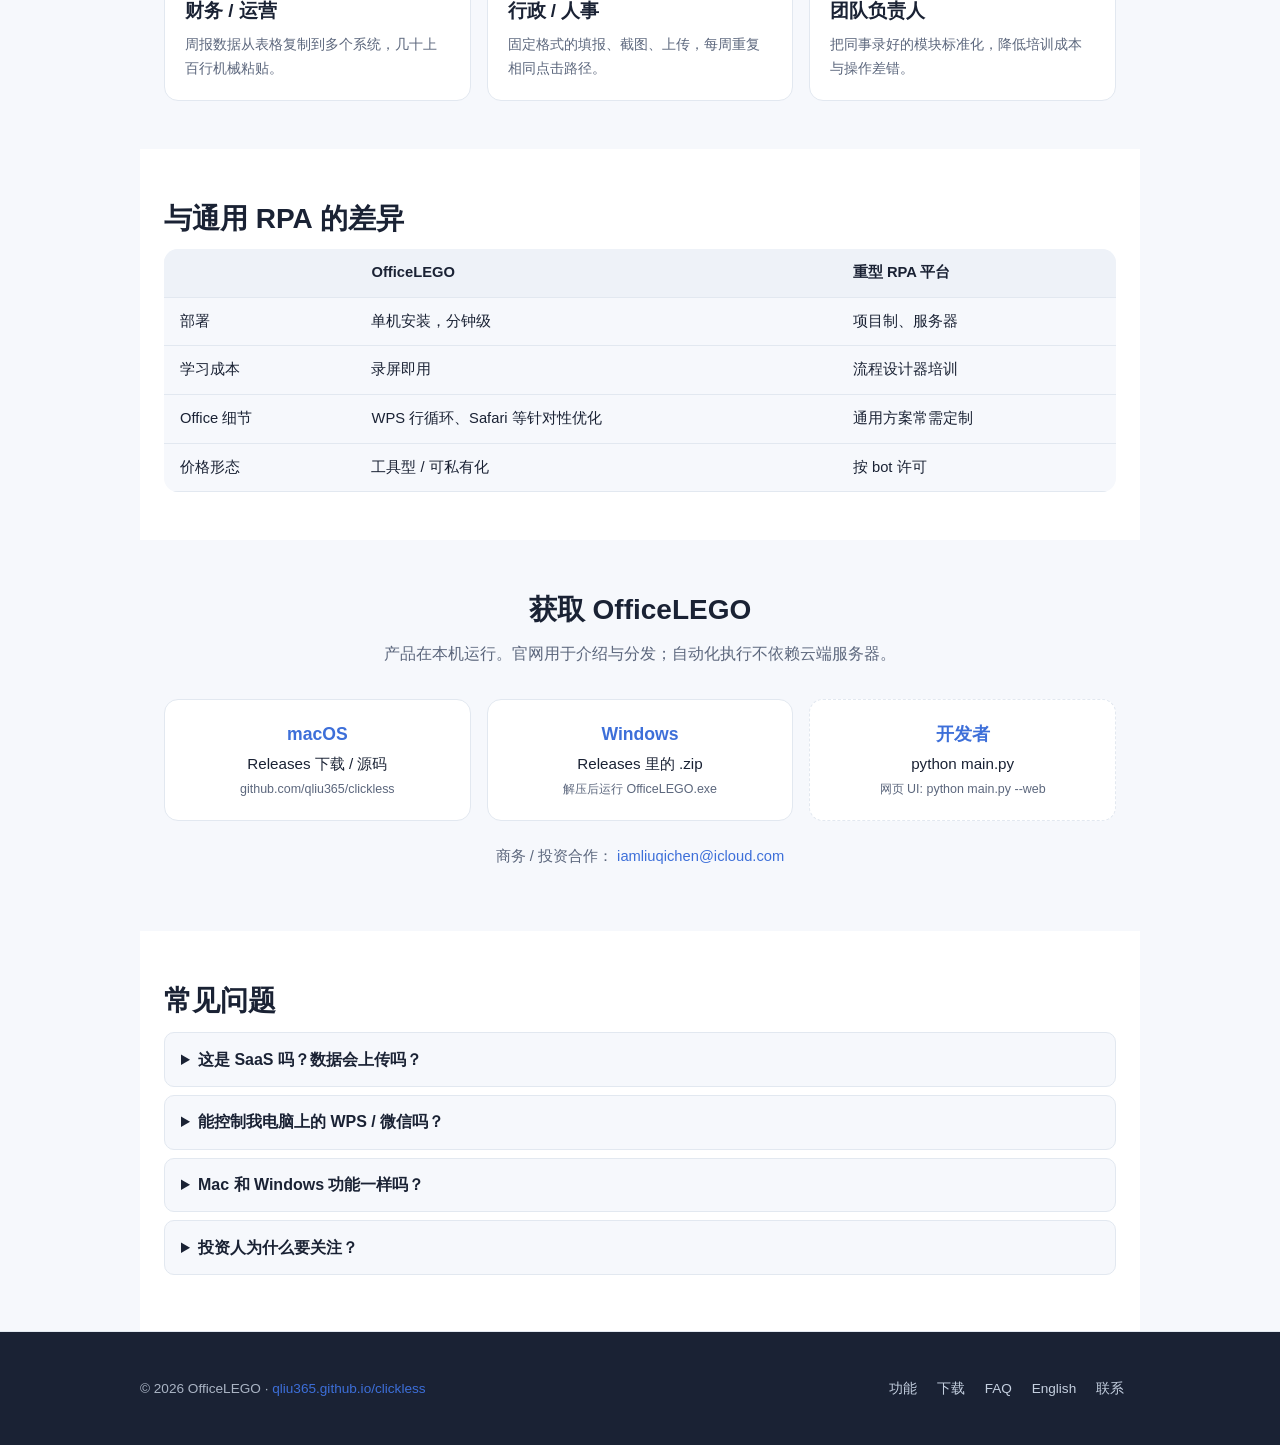
==== commit 32621dff: "Show contact email in site header for visibility Co-authored-by: Cursor <cursoragent@cursor.com>" ====
--- a/website/index.html
+++ b/website/index.html
@@ -44,6 +44,7 @@
       <a href="#users">适用场景</a>
       <a href="#faq">FAQ</a>
       <a href="index-en.html" class="lang-switch">English</a>
+      <a href="mailto:iamliuqichen@icloud.com" class="nav-contact">iamliuqichen@icloud.com</a>
       <a href="#download" class="nav-cta">获取产品</a>
     </nav>
     <button type="button" class="menu-btn" id="menu-btn" aria-label="菜单">☰</button>
--- a/website/styles.css
+++ b/website/styles.css
@@ -86,6 +86,12 @@
   padding: 0.3rem 0.65rem !important;
   border-radius: 6px;
   color: var(--text) !important;
+}
+
+.nav-contact {
+  font-size: 0.8rem !important;
+  color: var(--primary) !important;
+  word-break: break-all;
 }
 
 .menu-btn {
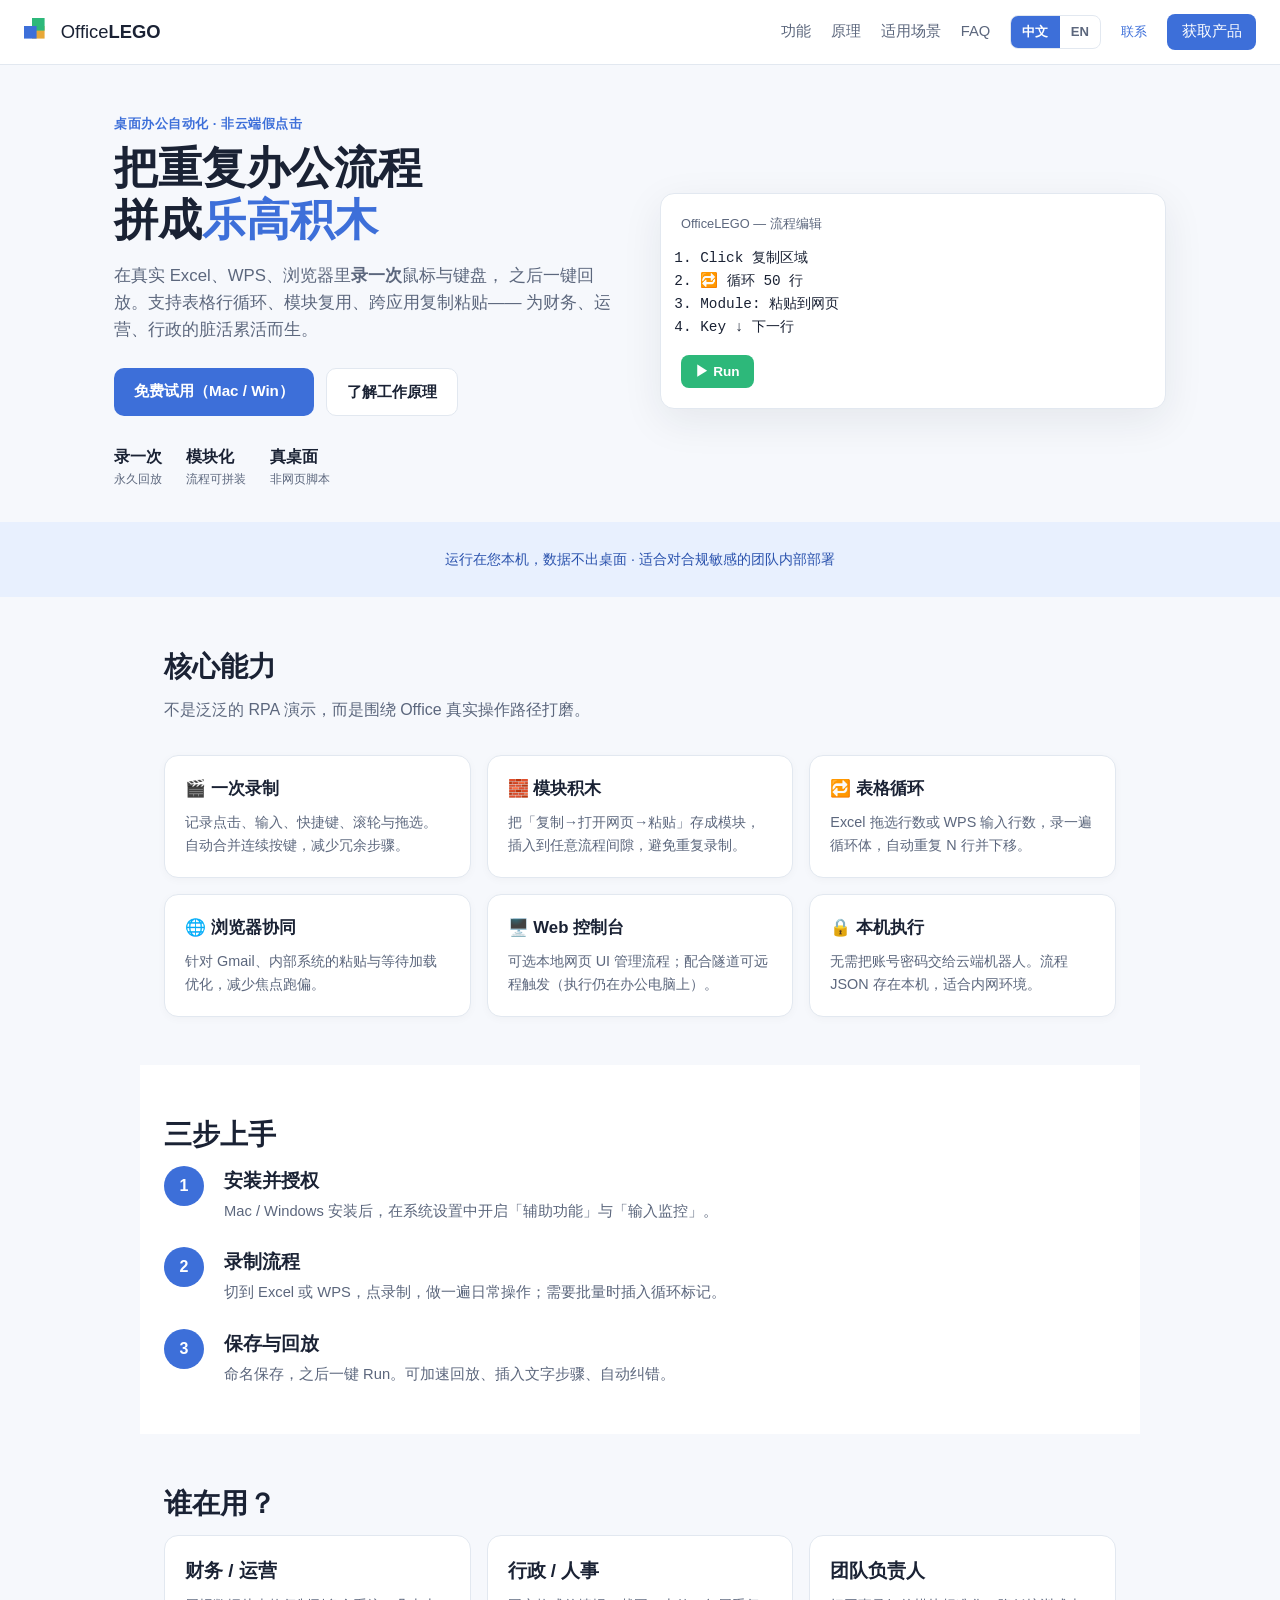
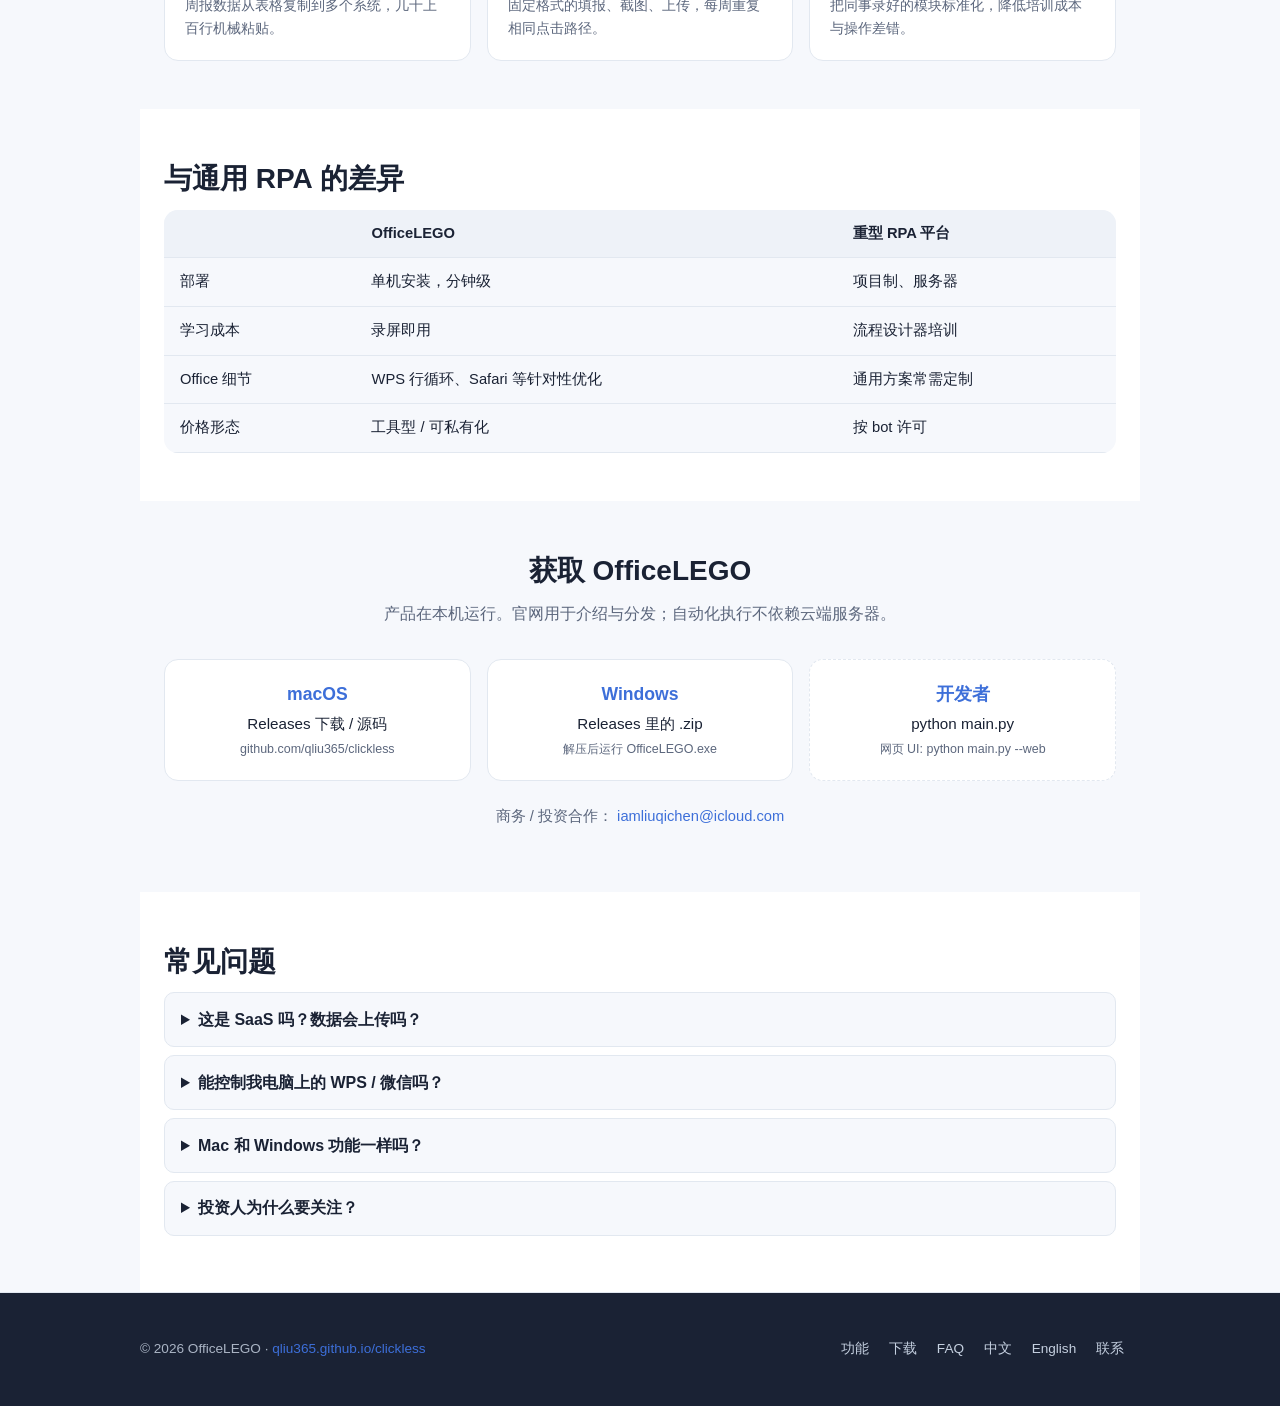
==== commit d435a910: "Add prominent 中文/EN language picker with saved preference Co-authored-by: Cursor <cursoragent@cursor" ====
--- a/website/index.html
+++ b/website/index.html
@@ -43,18 +43,15 @@
       <a href="#how">原理</a>
       <a href="#users">适用场景</a>
       <a href="#faq">FAQ</a>
-      <a href="index-en.html" class="lang-switch">English</a>
-      <a href="mailto:iamliuqichen@icloud.com" class="nav-contact">iamliuqichen@icloud.com</a>
+      <div class="lang-picker" role="group" aria-label="选择语言">
+        <a href="index.html" data-lang="zh">中文</a>
+        <a href="index-en.html" data-lang="en">EN</a>
+      </div>
+      <a href="mailto:iamliuqichen@icloud.com" class="nav-contact">联系</a>
       <a href="#download" class="nav-cta">获取产品</a>
     </nav>
     <button type="button" class="menu-btn" id="menu-btn" aria-label="菜单">☰</button>
   </header>
-
-  <div id="lang-banner" class="lang-banner hidden" role="region" aria-label="语言提示">
-    <span>Prefer English?</span>
-    <a href="index-en.html">View English site</a>
-    <button type="button" id="lang-banner-dismiss" aria-label="关闭">×</button>
-  </div>
 
   <main>
     <section class="hero">
@@ -239,31 +236,19 @@
         <a href="#features">功能</a>
         <a href="#download">下载</a>
         <a href="#faq">FAQ</a>
-        <a href="index-en.html">English</a>
+        <a href="index.html?lang=zh">中文</a>
+        <a href="index-en.html?lang=en">English</a>
         <a href="mailto:iamliuqichen@icloud.com">联系</a>
       </p>
     </div>
   </footer>
 
+  <script src="lang.js"></script>
   <script>
     document.getElementById("year").textContent = new Date().getFullYear();
     document.getElementById("menu-btn")?.addEventListener("click", () => {
       document.querySelector(".nav")?.classList.toggle("open");
     });
-    (function () {
-      const key = "officelego-lang-banner";
-      const banner = document.getElementById("lang-banner");
-      const dismiss = document.getElementById("lang-banner-dismiss");
-      if (!banner || localStorage.getItem(key)) return;
-      const lang = (navigator.language || "").toLowerCase();
-      if (lang.startsWith("en")) {
-        banner.classList.remove("hidden");
-        dismiss?.addEventListener("click", () => {
-          banner.classList.add("hidden");
-          localStorage.setItem(key, "1");
-        });
-      }
-    })();
   </script>
 </body>
 </html>
--- a/website/styles.css
+++ b/website/styles.css
@@ -80,12 +80,31 @@
   border-radius: 8px;
 }
 
-.lang-switch {
-  font-size: 0.85rem !important;
-  border: 1px solid var(--border);
-  padding: 0.3rem 0.65rem !important;
-  border-radius: 6px;
+.lang-picker {
+  display: inline-flex;
+  border: 1px solid var(--border);
+  border-radius: 8px;
+  overflow: hidden;
+  background: var(--surface);
+}
+
+.lang-picker a {
+  padding: 0.35rem 0.7rem !important;
+  font-size: 0.82rem !important;
+  font-weight: 600;
+  color: var(--muted) !important;
+  text-decoration: none !important;
+  border: none !important;
+}
+
+.lang-picker a:hover {
   color: var(--text) !important;
+  text-decoration: none !important;
+}
+
+.lang-picker a.active {
+  background: var(--primary);
+  color: #fff !important;
 }
 
 .nav-contact {
@@ -395,27 +414,6 @@
 .footer-links a {
   color: #c5d0e0;
   margin-right: 1rem;
-}
-
-.lang-banner {
-  display: flex;
-  align-items: center;
-  justify-content: center;
-  gap: 0.75rem;
-  padding: 0.5rem 1rem;
-  background: #fff8e6;
-  border-bottom: 1px solid #f0d78c;
-  font-size: 0.88rem;
-}
-.lang-banner.hidden { display: none; }
-.lang-banner a { font-weight: 600; }
-.lang-banner button {
-  background: none;
-  border: none;
-  font-size: 1.2rem;
-  cursor: pointer;
-  color: var(--muted);
-  line-height: 1;
 }
 
 @media (max-width: 800px) {
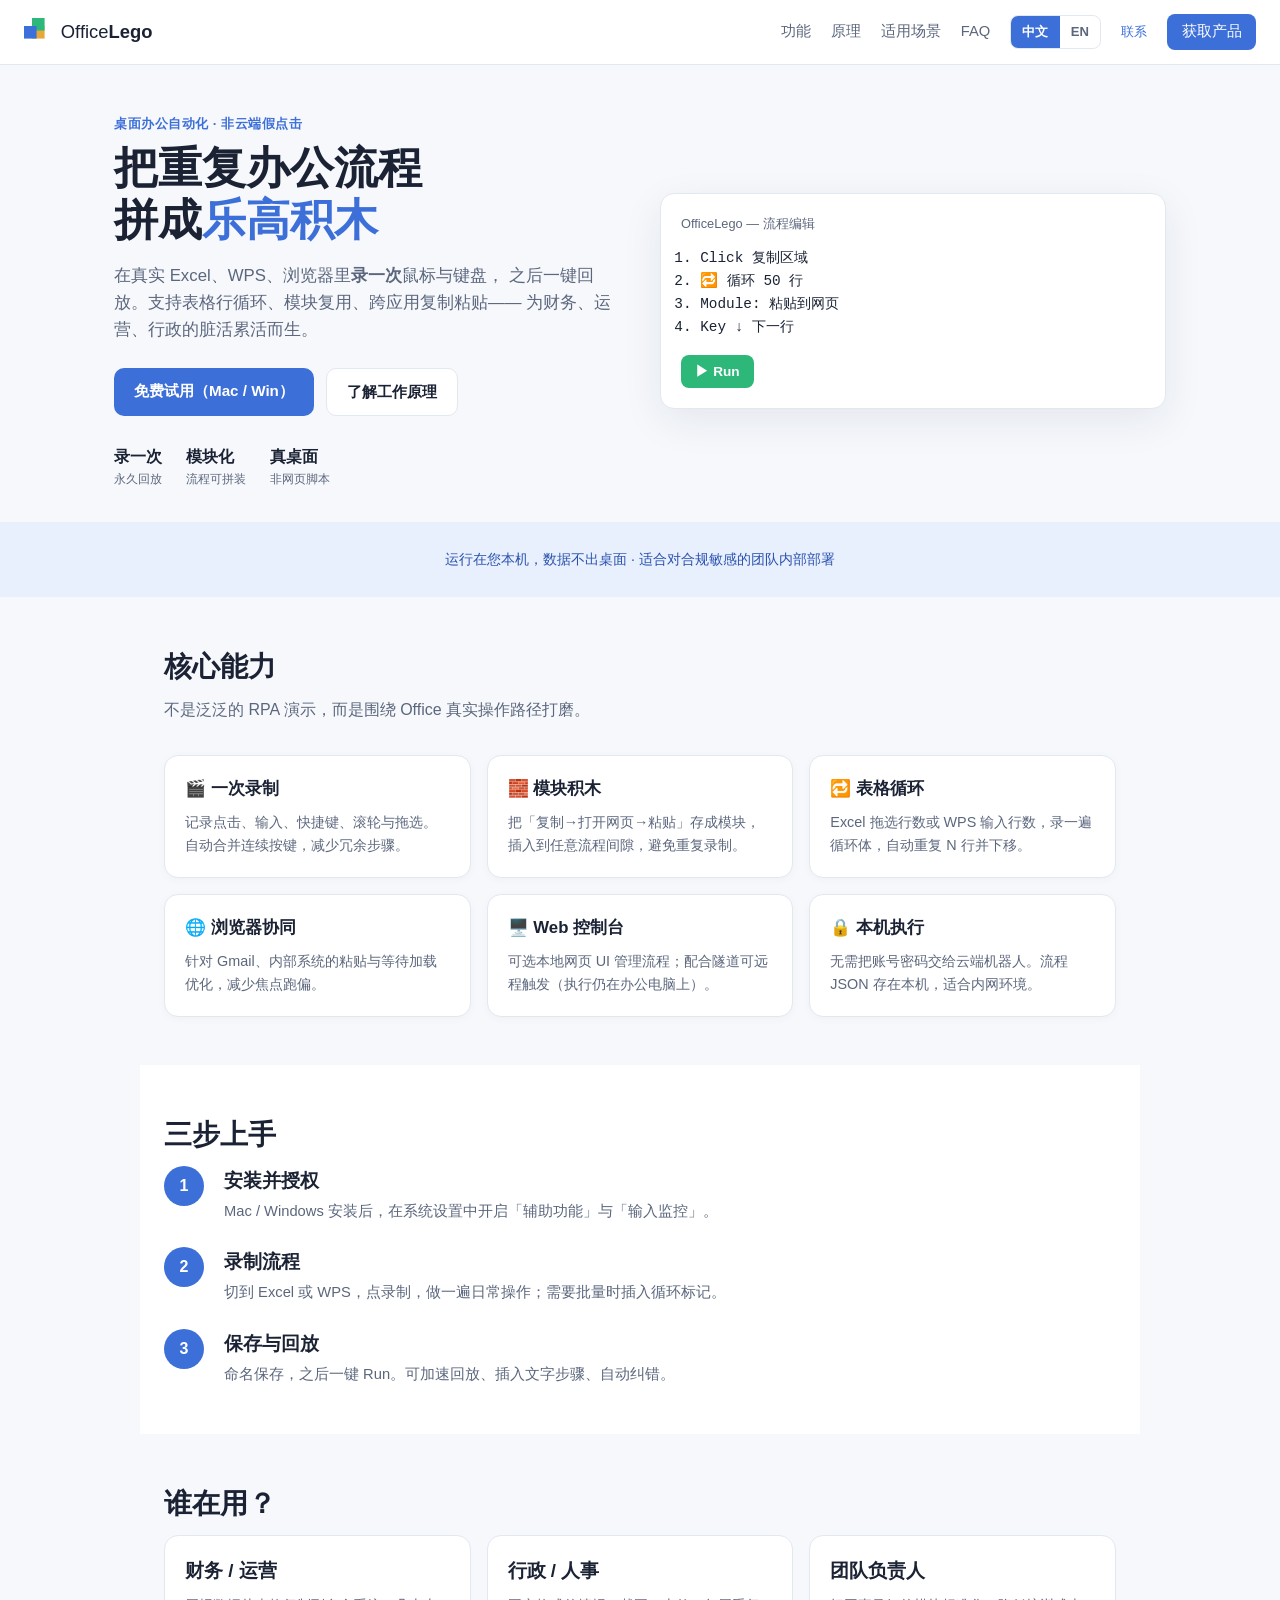
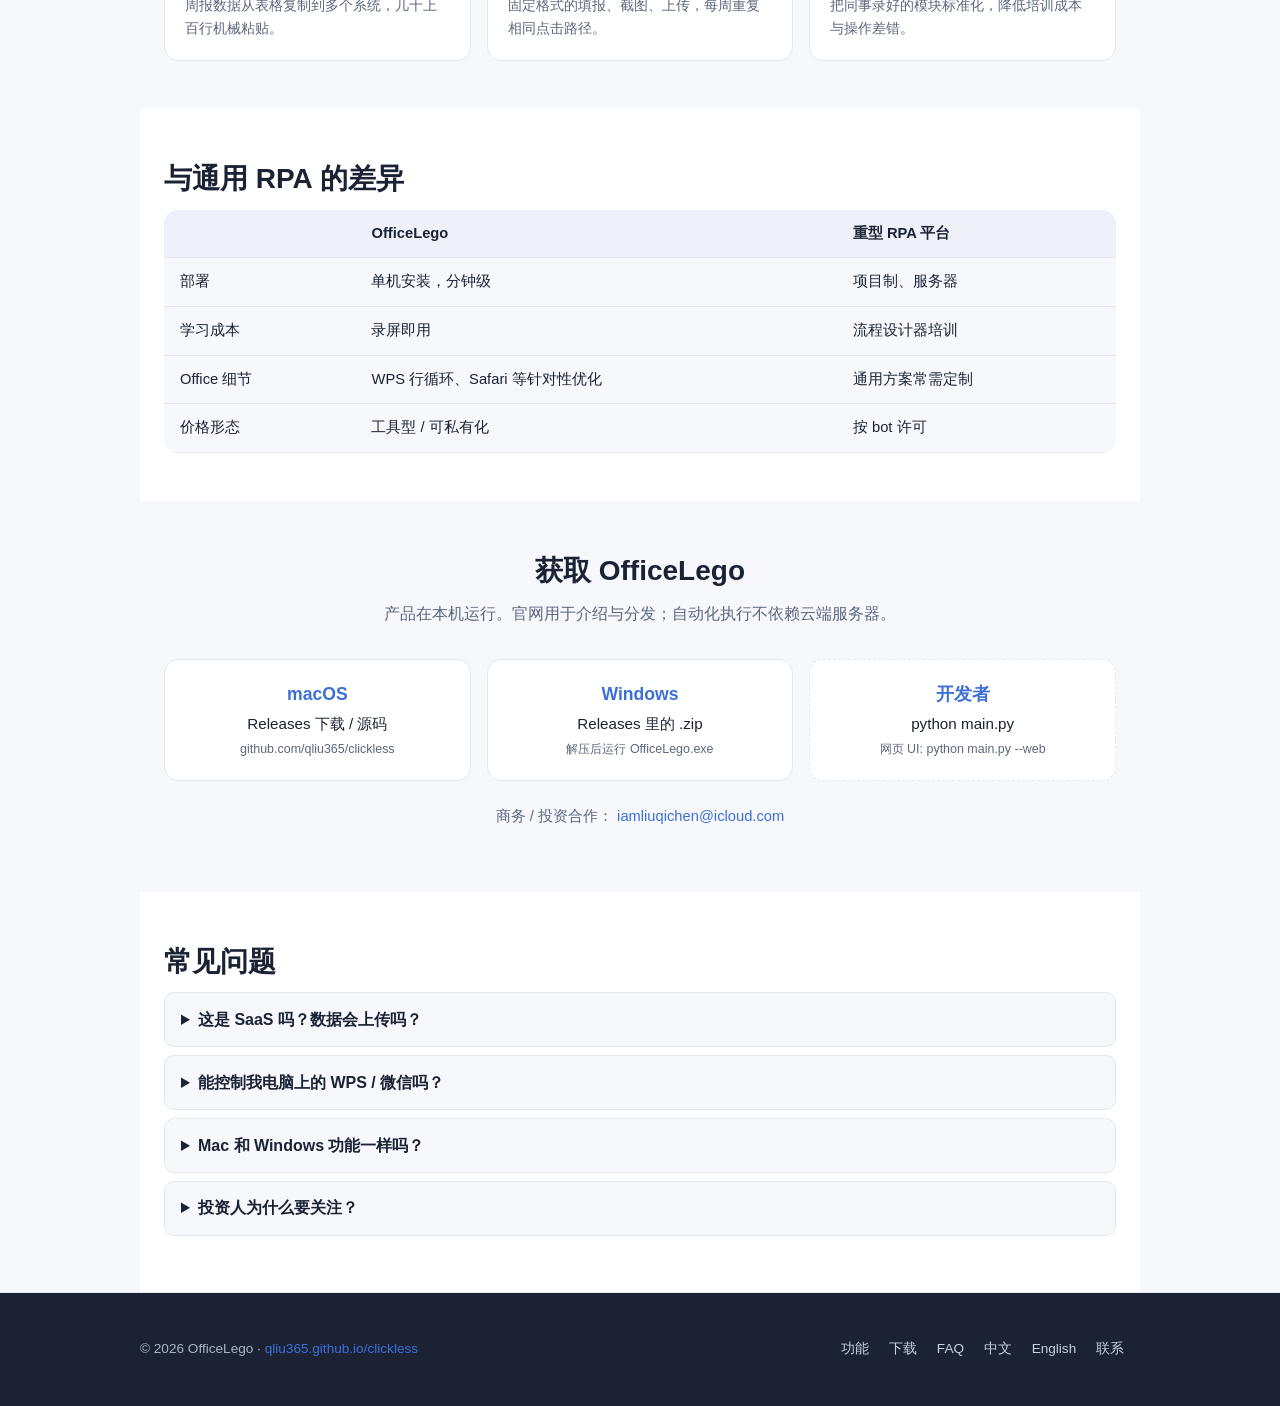
==== commit ff0fc86f: "Rename brand from OfficeLEGO to OfficeLego Unified display name, exe/dist paths, data directory, and" ====
--- a/website/index.html
+++ b/website/index.html
@@ -3,20 +3,20 @@
 <head>
   <meta charset="UTF-8" />
   <meta name="viewport" content="width=device-width, initial-scale=1" />
-  <title>OfficeLEGO — 录一次，办公流程自动重复 | 桌面办公自动化</title>
-  <meta name="description" content="OfficeLEGO 是面向 Excel、WPS、邮件与浏览器的桌面自动化工具：录制鼠标键盘一次，模块化积木复用，批量循环表格行。支持 macOS 与 Windows。" />
-  <meta name="keywords" content="OfficeLEGO,办公自动化,RPA,Excel自动化,WPS自动化,流程录制,桌面自动化,重复操作" />
-  <meta name="author" content="OfficeLEGO" />
+  <title>OfficeLego — 录一次，办公流程自动重复 | 桌面办公自动化</title>
+  <meta name="description" content="OfficeLego 是面向 Excel、WPS、邮件与浏览器的桌面自动化工具：录制鼠标键盘一次，模块化积木复用，批量循环表格行。支持 macOS 与 Windows。" />
+  <meta name="keywords" content="OfficeLego,办公自动化,RPA,Excel自动化,WPS自动化,流程录制,桌面自动化,重复操作" />
+  <meta name="author" content="OfficeLego" />
   <link rel="canonical" href="https://qliu365.github.io/clickless/" />
   <link rel="alternate" hreflang="zh-CN" href="https://qliu365.github.io/clickless/" />
   <link rel="alternate" hreflang="en" href="https://qliu365.github.io/clickless/index-en.html" />
   <meta property="og:type" content="website" />
-  <meta property="og:title" content="OfficeLEGO — 办公流程像乐高一样拼装" />
+  <meta property="og:title" content="OfficeLego — 办公流程像乐高一样拼装" />
   <meta property="og:description" content="录制一次，永久回放。表格循环、模块复用、跨应用 Copy-Paste，专为真实 Office 场景设计。" />
   <meta property="og:locale" content="zh_CN" />
   <meta property="og:url" content="https://qliu365.github.io/clickless/" />
   <meta name="twitter:card" content="summary_large_image" />
-  <meta name="twitter:title" content="OfficeLEGO" />
+  <meta name="twitter:title" content="OfficeLego" />
   <meta name="twitter:description" content="桌面办公自动化 — 录一次，永久回放。" />
   <link rel="stylesheet" href="styles.css" />
   <link rel="icon" href="data:image/svg+xml,%3Csvg xmlns='http://www.w3.org/2000/svg' viewBox='0 0 32 32'%3E%3Crect x='2' y='10' width='12' height='12' rx='2' fill='%235b8def'/%3E%3Crect x='18' y='4' width='12' height='12' rx='2' fill='%234ecf8a'/%3E%3Crect x='18' y='18' width='12' height='12' rx='2' fill='%23e8a838'/%3E%3C/svg%3E" />
@@ -24,7 +24,7 @@
   {
     "@context": "https://schema.org",
     "@type": "SoftwareApplication",
-    "name": "OfficeLEGO",
+    "name": "OfficeLego",
     "applicationCategory": "BusinessApplication",
     "operatingSystem": "macOS, Windows",
     "description": "Desktop automation for Excel, WPS, email and browser workflows. Record once, replay with modular steps and table loops.",
@@ -36,7 +36,7 @@
   <header class="site-header">
     <a class="logo" href="index.html">
       <span class="logo-blocks" aria-hidden="true"></span>
-      <span>Office<strong>LEGO</strong></span>
+      <span>Office<strong>Lego</strong></span>
     </a>
     <nav class="nav">
       <a href="#features">功能</a>
@@ -75,7 +75,7 @@
       </div>
       <div class="hero-visual" aria-hidden="true">
         <div class="mock-window">
-          <div class="mock-title">OfficeLEGO — 流程编辑</div>
+          <div class="mock-title">OfficeLego — 流程编辑</div>
           <ol class="mock-steps">
             <li>Click 复制区域</li>
             <li>🔁 循环 50 行</li>
@@ -171,7 +171,7 @@
       <h2>与通用 RPA 的差异</h2>
       <table class="compare-table">
         <thead>
-          <tr><th></th><th>OfficeLEGO</th><th>重型 RPA 平台</th></tr>
+          <tr><th></th><th>OfficeLego</th><th>重型 RPA 平台</th></tr>
         </thead>
         <tbody>
           <tr><td>部署</td><td>单机安装，分钟级</td><td>项目制、服务器</td></tr>
@@ -183,7 +183,7 @@
     </section>
 
     <section id="download" class="section cta-section">
-      <h2>获取 OfficeLEGO</h2>
+      <h2>获取 OfficeLego</h2>
       <p class="section-lead">产品在本机运行。官网用于介绍与分发；自动化执行不依赖云端服务器。</p>
       <div class="download-grid">
         <a class="download-card" href="https://github.com/qliu365/clickless/releases" rel="noopener" target="_blank">
@@ -194,7 +194,7 @@
         <a class="download-card" href="https://github.com/qliu365/clickless/releases" rel="noopener" target="_blank">
           <span class="os">Windows</span>
           <span class="label">Releases 里的 .zip</span>
-          <span class="hint">解压后运行 OfficeLEGO.exe</span>
+          <span class="hint">解压后运行 OfficeLego.exe</span>
         </a>
         <div class="download-card dev">
           <span class="os">开发者</span>
@@ -231,7 +231,7 @@
 
   <footer class="site-footer">
     <div class="footer-inner">
-      <p>© <span id="year"></span> OfficeLEGO · <a href="https://qliu365.github.io/clickless/">qliu365.github.io/clickless</a></p>
+      <p>© <span id="year"></span> OfficeLego · <a href="https://qliu365.github.io/clickless/">qliu365.github.io/clickless</a></p>
       <p class="footer-links">
         <a href="#features">功能</a>
         <a href="#download">下载</a>
